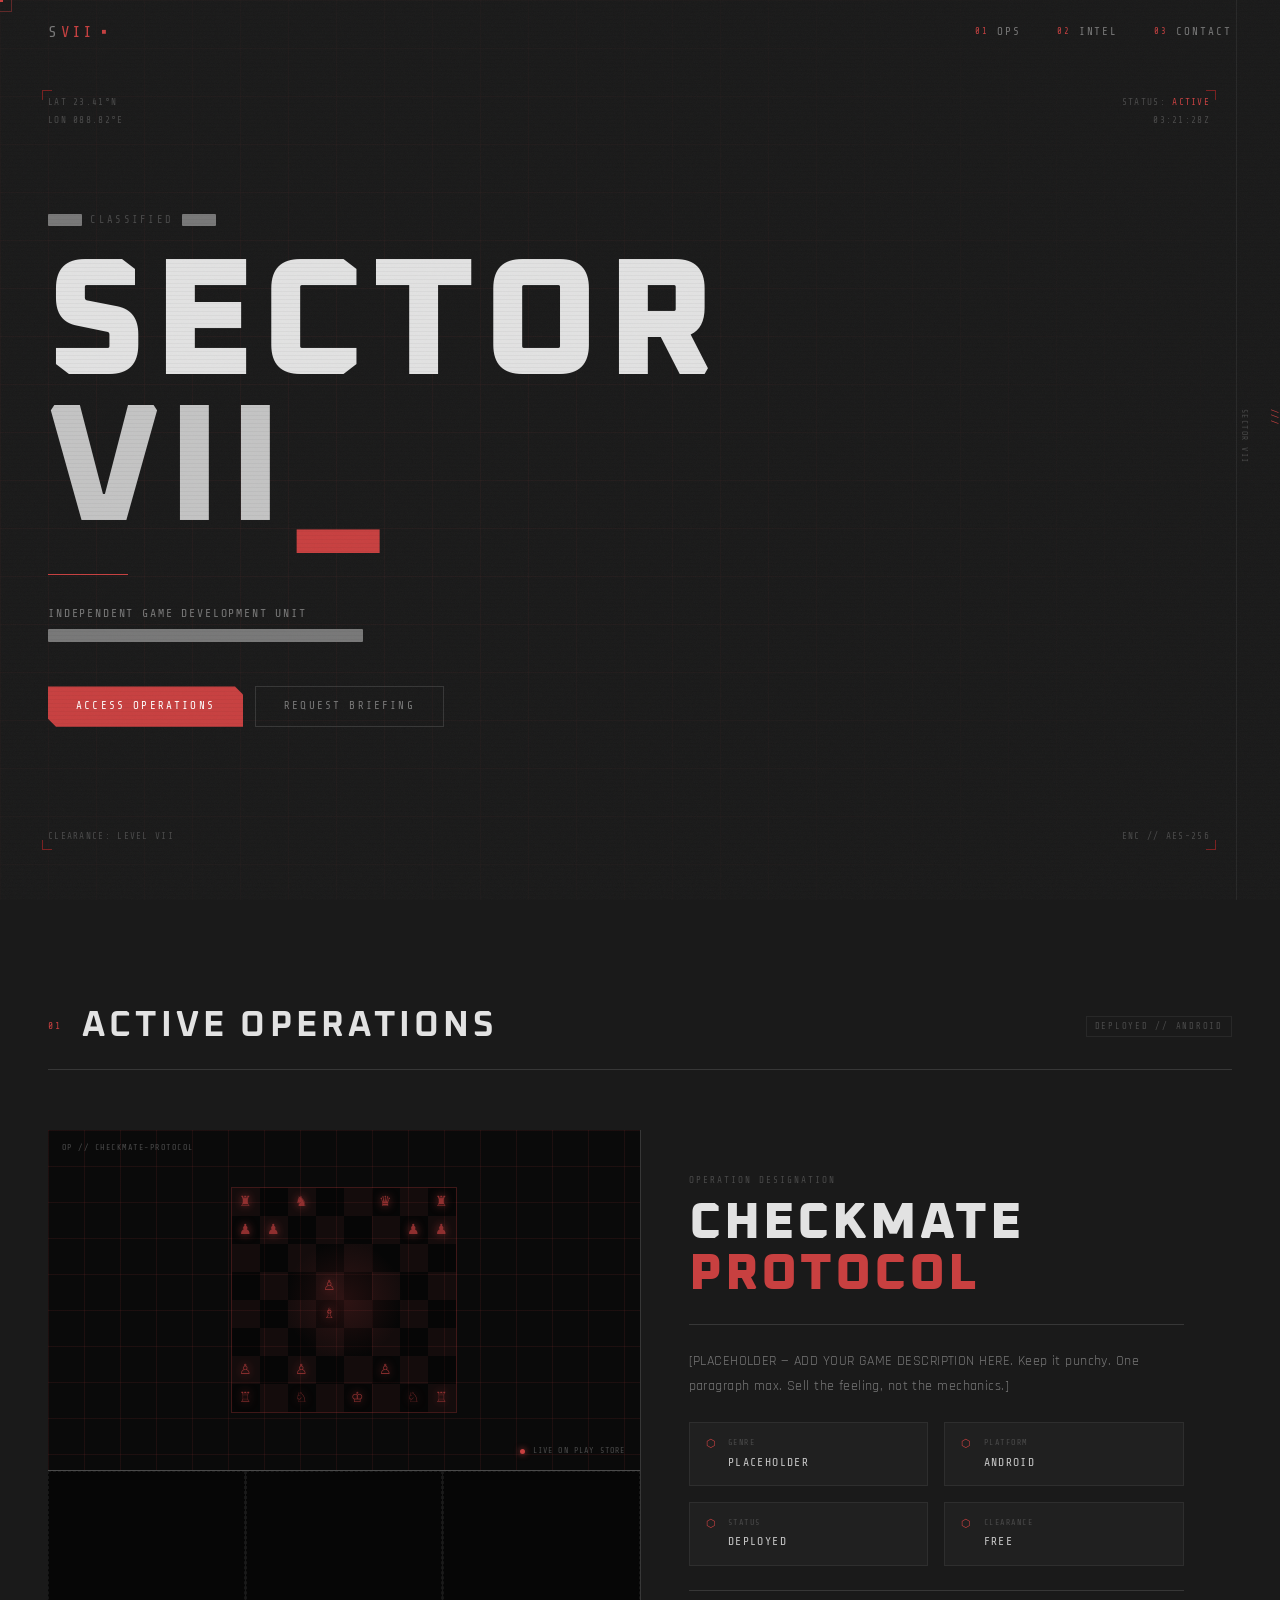
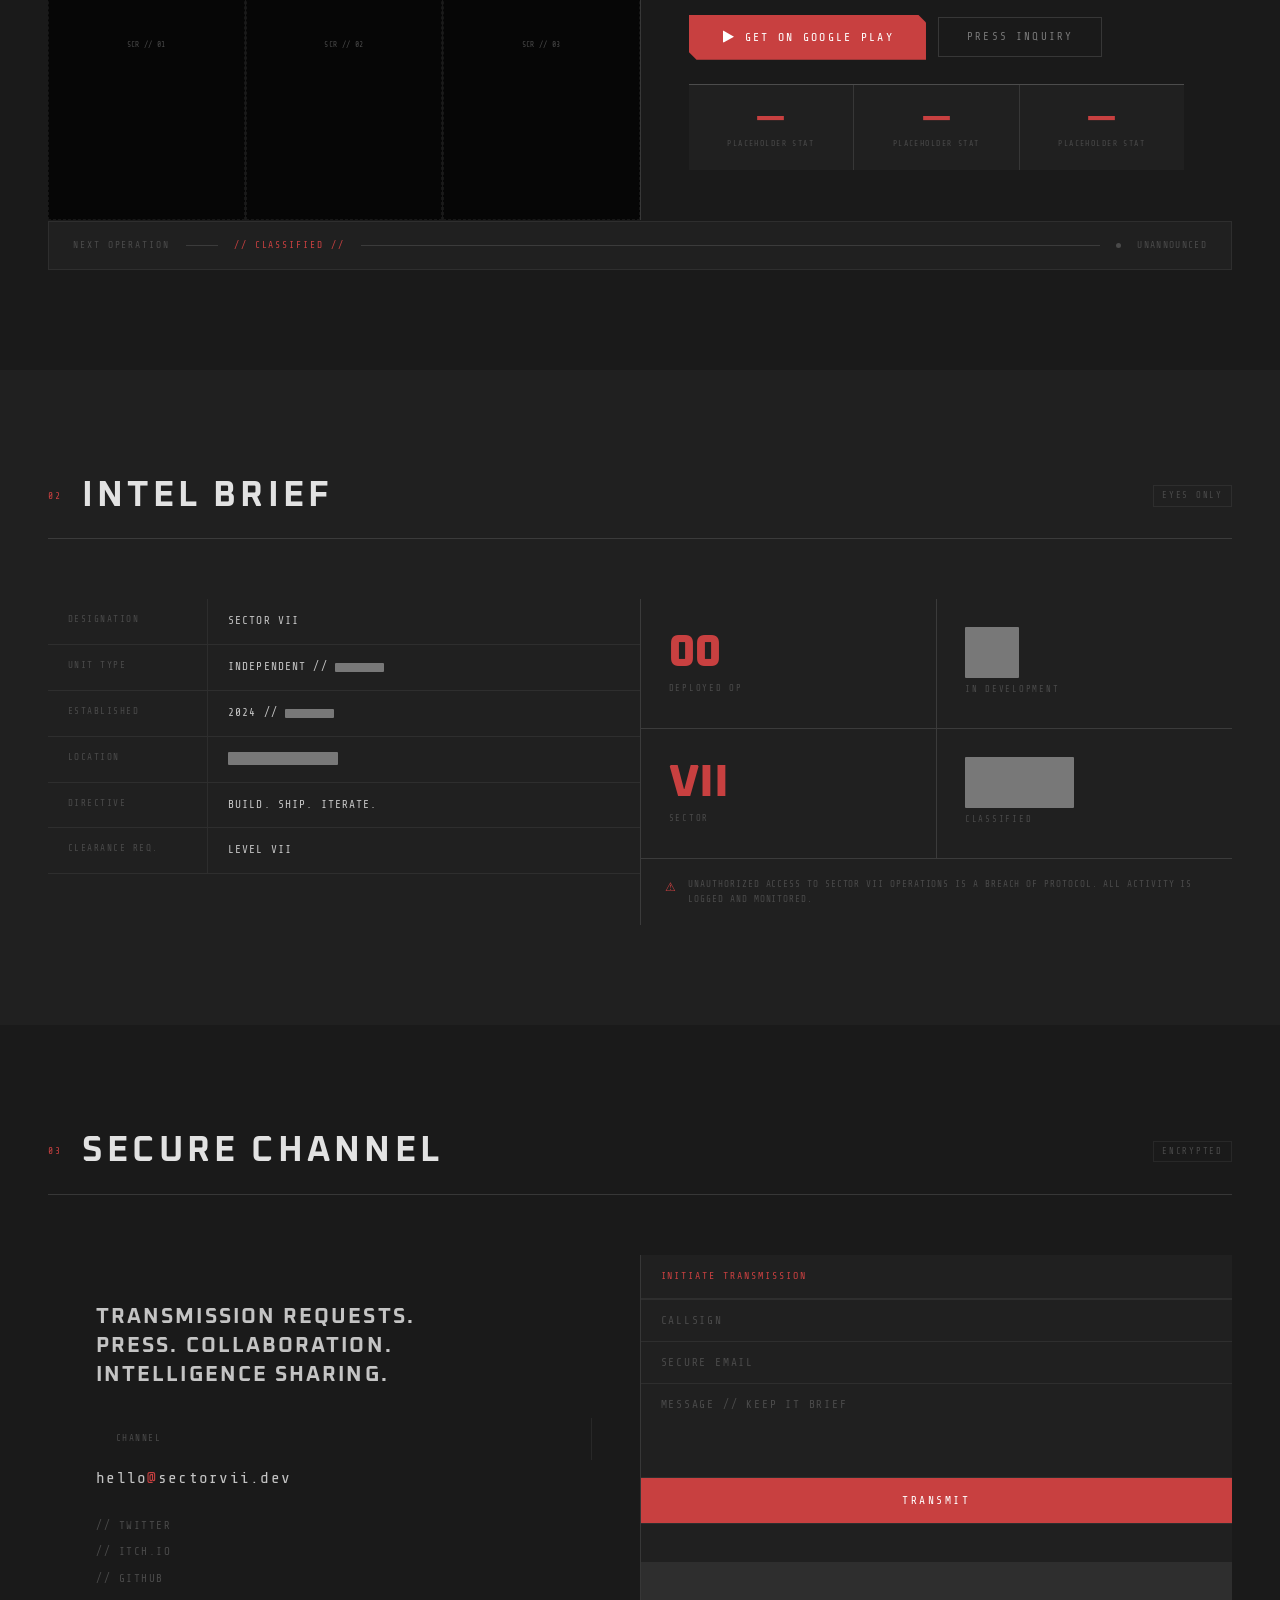
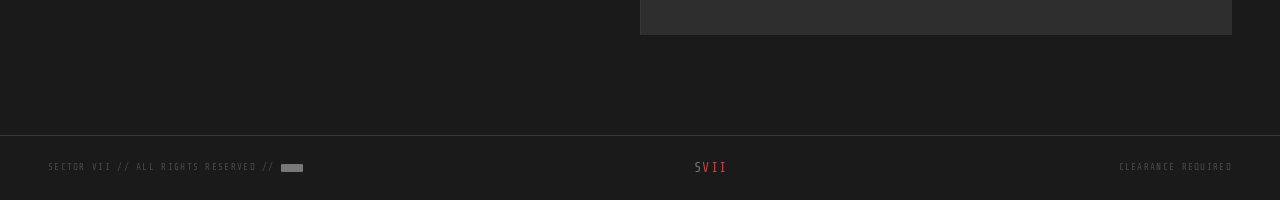
==== index.html @ 01bca664 "website has been designed" ====
<!doctype html>
<html lang="en">
    <head>
        <meta charset="UTF-8" />
        <meta name="viewport" content="width=device-width, initial-scale=1.0" />
        <title>SECTOR VII</title>
        <meta name="description" content="CLASSIFIED" />
        <link rel="stylesheet" href="style.css" />
        <link rel="preconnect" href="https://fonts.googleapis.com" />
        <link rel="preconnect" href="https://fonts.gstatic.com" crossorigin />
        <link
            href="https://fonts.googleapis.com/css2?family=Share+Tech+Mono&family=Oxanium:wght@300;400;600;700;800&family=Rajdhani:wght@300;400;500;600;700&display=swap"
            rel="stylesheet"
        />
    </head>
    <body>
        <div class="cursor" id="cursor"></div>
        <div class="cursor-ring" id="cursorRing"></div>
        <div class="noise"></div>
        <div class="scanline"></div>

        <!-- NAV -->
        <nav class="nav" id="nav">
            <a href="#" class="nav-logo">
                <span class="logo-prefix">S</span
                ><span class="logo-accent">VII</span>
                <span class="logo-status blink">■</span>
            </a>
            <ul class="nav-links">
                <li>
                    <a href="#ops" class="nav-link"
                        ><span class="nav-num">01</span> OPS</a
                    >
                </li>
                <li>
                    <a href="#intel" class="nav-link"
                        ><span class="nav-num">02</span> INTEL</a
                    >
                </li>
                <li>
                    <a href="#contact" class="nav-link"
                        ><span class="nav-num">03</span> CONTACT</a
                    >
                </li>
            </ul>
            <button class="nav-toggle" id="navToggle" aria-label="Toggle menu">
                <span></span><span></span><span></span>
            </button>
        </nav>

        <div class="mobile-menu" id="mobileMenu">
            <ul>
                <li><a href="#ops" class="mobile-link">OPS</a></li>
                <li><a href="#intel" class="mobile-link">INTEL</a></li>
                <li><a href="#contact" class="mobile-link">CONTACT</a></li>
            </ul>
        </div>

        <!-- HERO -->
        <section class="hero" id="hero">
            <div class="hero-grid"></div>

            <div class="hero-hud hud-tl">
                <span>LAT 23.41°N</span>
                <span>LON 088.82°E</span>
            </div>
            <div class="hero-hud hud-tr">
                <span>STATUS: <span class="accent">ACTIVE</span></span>
                <span id="heroTime">00:00:00Z</span>
            </div>
            <div class="hero-hud hud-bl">
                <span>CLEARANCE: LEVEL VII</span>
            </div>
            <div class="hero-hud hud-br">
                <span>ENC // AES-256</span>
            </div>

            <div class="hero-content">
                <div class="hero-tag reveal">
                    <span class="redact">████</span> CLASSIFIED
                    <span class="redact">████</span>
                </div>
                <h1 class="hero-title reveal">
                    <span class="line">SECTOR</span>
                    <span class="line hero-vii"
                        >VII<span class="cursor-blink">_</span></span
                    >
                </h1>
                <div class="hero-divider reveal"></div>
                <p class="hero-sub reveal">
                    INDEPENDENT GAME DEVELOPMENT UNIT<br />
                    <span class="redact"
                        >████████████████████████████████████</span
                    >
                </p>
                <div class="hero-cta reveal">
                    <a href="#ops" class="btn-primary">ACCESS OPERATIONS</a>
                    <a href="#contact" class="btn-ghost">REQUEST BRIEFING</a>
                </div>
            </div>

            <div class="hero-side">
                <div class="hero-ticker" id="ticker">
                    <span>SECTOR VII</span>
                    <span class="accent">///</span>
                    <span>AUTHORIZED ONLY</span>
                    <span class="accent">///</span>
                    <span>CLASSIFIED</span>
                    <span class="accent">///</span>
                    <span>SECTOR VII</span>
                    <span class="accent">///</span>
                    <span>AUTHORIZED ONLY</span>
                    <span class="accent">///</span>
                    <span>CLASSIFIED</span>
                    <span class="accent">///</span>
                </div>
            </div>

            <div class="scroll-indicator reveal">
                <span>SCROLL</span>
                <div class="scroll-line"></div>
            </div>
        </section>

        <!-- OPS -->
        <section class="ops" id="ops">
            <div class="section-header reveal">
                <span class="section-num">01</span>
                <h2 class="section-title">ACTIVE OPERATIONS</h2>
                <span class="section-tag">DEPLOYED // ANDROID</span>
            </div>

            <div class="game-feature reveal">
                <!-- Left: Visual -->
                <div class="game-visual">
                    <div class="game-art checkmate">
                        <div class="board-grid"></div>
                        <div class="chessboard-mini" id="chessboardMini"></div>
                        <div class="piece-glow"></div>
                        <div class="game-hud-tl">OP // CHECKMATE-PROTOCOL</div>
                        <div class="game-hud-br">
                            <span class="status-dot active"></span>
                            <span>LIVE ON PLAY STORE</span>
                        </div>
                    </div>
                    <!-- Screenshot strip placeholder -->
                    <div class="screenshot-strip">
                        <div class="screenshot-frame">
                            <div class="screenshot-inner">
                                <span
                                    class="mono"
                                    style="
                                        font-size: 0.5rem;
                                        color: var(--text-dim);
                                    "
                                    >SCR // 01</span
                                >
                            </div>
                        </div>
                        <div class="screenshot-frame">
                            <div class="screenshot-inner">
                                <span
                                    class="mono"
                                    style="
                                        font-size: 0.5rem;
                                        color: var(--text-dim);
                                    "
                                    >SCR // 02</span
                                >
                            </div>
                        </div>
                        <div class="screenshot-frame">
                            <div class="screenshot-inner">
                                <span
                                    class="mono"
                                    style="
                                        font-size: 0.5rem;
                                        color: var(--text-dim);
                                    "
                                    >SCR // 03</span
                                >
                            </div>
                        </div>
                    </div>
                </div>

                <!-- Right: Info -->
                <div class="game-info">
                    <div class="game-meta">
                        <span class="game-label">OPERATION DESIGNATION</span>
                        <h2 class="game-title">
                            CHECKMATE<br /><span class="accent">PROTOCOL</span>
                        </h2>
                    </div>

                    <div class="game-divider"></div>

                    <p class="game-desc">
                        [PLACEHOLDER — ADD YOUR GAME DESCRIPTION HERE. Keep it
                        punchy. One paragraph max. Sell the feeling, not the
                        mechanics.]
                    </p>

                    <div class="feature-grid">
                        <div class="feature-item">
                            <span class="feature-icon accent">⬡</span>
                            <div>
                                <div class="feature-label">GENRE</div>
                                <div class="feature-val">PLACEHOLDER</div>
                            </div>
                        </div>
                        <div class="feature-item">
                            <span class="feature-icon accent">⬡</span>
                            <div>
                                <div class="feature-label">PLATFORM</div>
                                <div class="feature-val">ANDROID</div>
                            </div>
                        </div>
                        <div class="feature-item">
                            <span class="feature-icon accent">⬡</span>
                            <div>
                                <div class="feature-label">STATUS</div>
                                <div class="feature-val accent">DEPLOYED</div>
                            </div>
                        </div>
                        <div class="feature-item">
                            <span class="feature-icon accent">⬡</span>
                            <div>
                                <div class="feature-label">CLEARANCE</div>
                                <div class="feature-val">FREE</div>
                            </div>
                        </div>
                    </div>

                    <div class="game-divider"></div>

                    <div class="game-cta">
                        <a
                            href="https://play.google.com/store"
                            class="btn-primary btn-play"
                            target="_blank"
                            rel="noopener"
                        >
                            <svg
                                width="16"
                                height="16"
                                viewBox="0 0 24 24"
                                fill="currentColor"
                                style="flex-shrink: 0"
                            >
                                <path
                                    d="M3 20.5v-17c0-.83 1-.83 1.5-.5l15 8.5-15 8.5c-.5.33-1.5.33-1.5-.5z"
                                />
                            </svg>
                            GET ON GOOGLE PLAY
                        </a>
                        <a href="#contact" class="btn-ghost">PRESS INQUIRY</a>
                    </div>

                    <div class="game-stats-row">
                        <div class="game-stat">
                            <div class="game-stat-num accent">—</div>
                            <div class="game-stat-label">PLACEHOLDER STAT</div>
                        </div>
                        <div class="game-stat">
                            <div class="game-stat-num accent">—</div>
                            <div class="game-stat-label">PLACEHOLDER STAT</div>
                        </div>
                        <div class="game-stat">
                            <div class="game-stat-num accent">—</div>
                            <div class="game-stat-label">PLACEHOLDER STAT</div>
                        </div>
                    </div>
                </div>
            </div>

            <!-- Upcoming -->
            <div class="upcoming-bar reveal">
                <span
                    class="mono"
                    style="
                        font-size: 0.6rem;
                        letter-spacing: 0.2em;
                        color: var(--text-dim);
                    "
                    >NEXT OPERATION</span
                >
                <div class="upcoming-divider"></div>
                <span
                    class="mono"
                    style="
                        font-size: 0.6rem;
                        letter-spacing: 0.2em;
                        color: var(--accent);
                    "
                    >// CLASSIFIED //</span
                >
                <div class="upcoming-divider" style="flex: 1"></div>
                <span class="status-dot pending"></span>
                <span
                    class="mono"
                    style="
                        font-size: 0.6rem;
                        letter-spacing: 0.14em;
                        color: var(--text-dim);
                    "
                    >UNANNOUNCED</span
                >
            </div>
        </section>

        <!-- INTEL -->
        <section class="intel" id="intel">
            <div class="section-header reveal">
                <span class="section-num">02</span>
                <h2 class="section-title">INTEL BRIEF</h2>
                <span class="section-tag">EYES ONLY</span>
            </div>

            <div class="intel-layout">
                <div class="intel-dossier reveal">
                    <div class="dossier-field">
                        <span class="field-label">DESIGNATION</span>
                        <span class="field-value">SECTOR VII</span>
                    </div>
                    <div class="dossier-field">
                        <span class="field-label">UNIT TYPE</span>
                        <span class="field-value"
                            >INDEPENDENT //
                            <span class="redact small">████████</span></span
                        >
                    </div>
                    <div class="dossier-field">
                        <span class="field-label">ESTABLISHED</span>
                        <span class="field-value"
                            >2024 //
                            <span class="redact small">████████</span></span
                        >
                    </div>
                    <div class="dossier-field">
                        <span class="field-label">LOCATION</span>
                        <span class="field-value"
                            ><span class="redact">██████████████</span></span
                        >
                    </div>
                    <div class="dossier-field">
                        <span class="field-label">DIRECTIVE</span>
                        <span class="field-value">BUILD. SHIP. ITERATE.</span>
                    </div>
                    <div class="dossier-field">
                        <span class="field-label">CLEARANCE REQ.</span>
                        <span class="field-value accent">LEVEL VII</span>
                    </div>
                </div>

                <div class="intel-right">
                    <div class="intel-stats reveal">
                        <div class="stat">
                            <div class="stat-num accent">01</div>
                            <div class="stat-label">DEPLOYED OP</div>
                        </div>
                        <div class="stat">
                            <div class="stat-num accent">
                                <span class="redact">██</span>
                            </div>
                            <div class="stat-label">IN DEVELOPMENT</div>
                        </div>
                        <div class="stat">
                            <div class="stat-num accent">VII</div>
                            <div class="stat-label">SECTOR</div>
                        </div>
                        <div class="stat">
                            <div class="stat-num">
                                <span class="redact">████</span>
                            </div>
                            <div class="stat-label">CLASSIFIED</div>
                        </div>
                    </div>

                    <div class="intel-warning reveal">
                        <span class="warn-icon">⚠</span>
                        <span
                            >UNAUTHORIZED ACCESS TO SECTOR VII OPERATIONS IS A
                            BREACH OF PROTOCOL. ALL ACTIVITY IS LOGGED AND
                            MONITORED.</span
                        >
                    </div>
                </div>
            </div>
        </section>

        <!-- CONTACT -->
        <section class="contact" id="contact">
            <div class="section-header reveal">
                <span class="section-num">03</span>
                <h2 class="section-title">SECURE CHANNEL</h2>
                <span class="section-tag">ENCRYPTED</span>
            </div>

            <div class="contact-layout">
                <div class="contact-left reveal">
                    <p class="contact-lead">
                        TRANSMISSION REQUESTS.<br />PRESS. COLLABORATION.<br />INTELLIGENCE
                        SHARING.
                    </p>
                    <div class="contact-channel">
                        <span class="field-label">CHANNEL</span>
                        <span class="contact-email"
                            >hello<span class="accent">@</span
                            >sectorvii.dev</span
                        >
                    </div>
                    <div class="contact-socials">
                        <a href="#" class="social-link">// TWITTER</a>
                        <a href="#" class="social-link">// ITCH.IO</a>
                        <a href="#" class="social-link">// GITHUB</a>
                    </div>
                </div>
                <div class="contact-right reveal">
                    <div class="contact-box">
                        <div class="form-header">INITIATE TRANSMISSION</div>
                        <input
                            class="field"
                            type="text"
                            placeholder="CALLSIGN"
                        />
                        <input
                            class="field"
                            type="email"
                            placeholder="SECURE EMAIL"
                        />
                        <textarea
                            class="field"
                            rows="5"
                            placeholder="MESSAGE // KEEP IT BRIEF"
                        ></textarea>
                        <button class="btn-submit" id="submitBtn">
                            TRANSMIT
                        </button>
                        <div class="form-status" id="formStatus"></div>
                    </div>
                </div>
            </div>
        </section>

        <!-- FOOTER -->
        <footer class="footer">
            <div class="footer-left">
                SECTOR VII // ALL RIGHTS RESERVED //
                <span class="redact small">████</span>
            </div>
            <div class="footer-logo">S<span class="accent">VII</span></div>
            <div class="footer-right">CLEARANCE REQUIRED</div>
        </footer>

        <script src="script.js"></script>
    </body>
</html>
---- style.css ----
*,
*::before,
*::after {
    box-sizing: border-box;
    margin: 0;
    padding: 0;
}

:root {
    --bg: #1a1a1a;
    --bg-raised: #202020;
    --bg-deep: #060606;
    --surface: #262626;

    --text: #e2e2e2;
    --text-mid: #c4c4c4;
    --text-muted: #787878;
    --text-dim: #4a4a4a;

    --accent: #c84040;
    --accent-bright: #e05555;
    --accent-dim: #7a2020;
    --accent-glow: rgba(200, 64, 64, 0.12);

    --border: rgba(128, 128, 128, 0.14);
    --border-hard: rgba(128, 128, 128, 0.28);

    --mono: "Share Tech Mono", monospace;
    --display: "Oxanium", sans-serif;
    --body: "Rajdhani", sans-serif;

    --ease-out: cubic-bezier(0.16, 1, 0.3, 1);
    --ease-snap: cubic-bezier(0.87, 0, 0.13, 1);
}

html {
    scroll-behavior: smooth;
    font-size: 16px;
}

body {
    background: var(--bg);
    color: var(--text);
    font-family: var(--body);
    font-weight: 400;
    line-height: 1.5;
    overflow-x: hidden;
    cursor: none;
    letter-spacing: 0.02em;
}

/* ─── CURSOR ─── */
.cursor {
    position: fixed;
    width: 5px;
    height: 5px;
    background: var(--accent);
    border-radius: 0;
    pointer-events: none;
    z-index: 9999;
    transform: translate(-50%, -50%);
}
.cursor-ring {
    position: fixed;
    width: 24px;
    height: 24px;
    border: 1px solid var(--accent);
    border-radius: 0;
    pointer-events: none;
    z-index: 9998;
    transform: translate(-50%, -50%);
    transition:
        width 0.3s var(--ease-out),
        height 0.3s var(--ease-out),
        opacity 0.3s;
    opacity: 0.4;
}
.cursor-ring.hover {
    width: 40px;
    height: 40px;
    opacity: 0.2;
}

/* ─── NOISE + SCANLINE ─── */
.noise {
    position: fixed;
    inset: 0;
    pointer-events: none;
    z-index: 998;
    opacity: 0.03;
    background-image: url("data:image/svg+xml,%3Csvg viewBox='0 0 256 256' xmlns='http://www.w3.org/2000/svg'%3E%3Cfilter id='n'%3E%3CfeTurbulence type='fractalNoise' baseFrequency='0.9' numOctaves='4' stitchTiles='stitch'/%3E%3C/filter%3E%3Crect width='100%25' height='100%25' filter='url(%23n)'/%3E%3C/svg%3E");
    background-size: 180px 180px;
}
.scanline {
    position: fixed;
    inset: 0;
    pointer-events: none;
    z-index: 997;
    background: repeating-linear-gradient(
        to bottom,
        transparent 0px,
        transparent 3px,
        rgba(0, 0, 0, 0.03) 3px,
        rgba(0, 0, 0, 0.03) 4px
    );
}

/* ─── UTILS ─── */
.mono {
    font-family: var(--mono);
}
.accent {
    color: var(--accent);
}
.redact {
    background: var(--text-muted);
    color: transparent;
    user-select: none;
    font-family: var(--mono);
    border-radius: 1px;
}
.redact.small {
    font-size: 0.75em;
}
.blink {
    animation: blink 1.1s step-end infinite;
}
.cursor-blink {
    animation: blink 0.9s step-end infinite;
    color: var(--accent);
}
@keyframes blink {
    0%,
    100% {
        opacity: 1;
    }
    50% {
        opacity: 0;
    }
}

.reveal {
    opacity: 0;
    transform: translateY(18px);
    transition:
        opacity 0.65s var(--ease-out),
        transform 0.65s var(--ease-out);
}
.reveal.visible {
    opacity: 1;
    transform: translateY(0);
}

/* ─── NAV ─── */
.nav {
    position: fixed;
    top: 0;
    left: 0;
    right: 0;
    z-index: 100;
    display: flex;
    align-items: center;
    justify-content: space-between;
    padding: 20px 48px;
    transition:
        background 0.4s,
        padding 0.3s,
        border-color 0.4s;
    border-bottom: 1px solid transparent;
}
.nav.scrolled {
    background: rgba(26, 26, 26, 0.96);
    padding: 13px 48px;
    border-bottom-color: var(--border-hard);
    backdrop-filter: blur(12px);
}
.nav-logo {
    font-family: var(--mono);
    font-size: 1rem;
    font-weight: 400;
    text-decoration: none;
    color: var(--text);
    letter-spacing: 0.12em;
    display: flex;
    align-items: center;
    gap: 2px;
}
.logo-prefix {
    color: var(--text-muted);
}
.logo-accent {
    color: var(--accent);
}
.logo-status {
    font-size: 0.5rem;
    color: var(--accent);
    margin-left: 6px;
}
.nav-links {
    display: flex;
    gap: 36px;
    list-style: none;
}
.nav-link {
    font-family: var(--mono);
    font-size: 0.68rem;
    letter-spacing: 0.18em;
    text-decoration: none;
    color: var(--text-muted);
    transition: color 0.2s;
    display: flex;
    align-items: center;
    gap: 8px;
}
.nav-num {
    color: var(--accent);
    font-size: 0.55rem;
}
.nav-link:hover {
    color: var(--text);
}
.nav-toggle {
    display: none;
    flex-direction: column;
    gap: 5px;
    background: none;
    border: none;
    cursor: pointer;
    padding: 4px;
}
.nav-toggle span {
    display: block;
    width: 22px;
    height: 1px;
    background: var(--text);
    transition:
        transform 0.3s,
        opacity 0.3s;
}
.mobile-menu {
    position: fixed;
    inset: 0;
    background: var(--bg-deep);
    z-index: 99;
    display: flex;
    align-items: center;
    justify-content: center;
    transform: translateX(100%);
    transition: transform 0.4s var(--ease-snap);
}
.mobile-menu.open {
    transform: translateX(0);
}
.mobile-menu ul {
    list-style: none;
    text-align: center;
}
.mobile-link {
    display: block;
    font-family: var(--display);
    font-size: 2.8rem;
    font-weight: 800;
    text-decoration: none;
    color: var(--text-muted);
    padding: 14px 0;
    letter-spacing: 0.1em;
    transition: color 0.2s;
}
.mobile-link:hover {
    color: var(--accent);
}

/* ─── HERO ─── */
.hero {
    position: relative;
    min-height: 100vh;
    display: flex;
    flex-direction: column;
    justify-content: center;
    padding: 120px 48px 80px;
    overflow: hidden;
}
.hero-grid {
    position: absolute;
    inset: 0;
    background-image:
        linear-gradient(rgba(200, 64, 64, 0.05) 1px, transparent 1px),
        linear-gradient(90deg, rgba(200, 64, 64, 0.05) 1px, transparent 1px);
    background-size: 48px 48px;
    pointer-events: none;
}
.hero-grid::after {
    content: "";
    position: absolute;
    inset: 0;
    background: radial-gradient(
        ellipse 80% 80% at 25% 50%,
        transparent 20%,
        var(--bg) 100%
    );
}

/* HUD corners */
.hero-hud {
    position: absolute;
    font-family: var(--mono);
    font-size: 0.58rem;
    letter-spacing: 0.14em;
    color: var(--text-dim);
    display: flex;
    flex-direction: column;
    gap: 4px;
    z-index: 2;
}
.hud-tl {
    top: 96px;
    left: 48px;
}
.hud-tr {
    top: 96px;
    right: 70px;
    text-align: right;
}
.hud-bl {
    bottom: 56px;
    left: 48px;
}
.hud-br {
    bottom: 56px;
    right: 70px;
    text-align: right;
}
.hud-tl::before,
.hud-tr::before,
.hud-bl::before,
.hud-br::before {
    content: "";
    position: absolute;
    width: 10px;
    height: 10px;
}
.hud-tl::before {
    top: -6px;
    left: -6px;
    border-top: 1px solid var(--accent-dim);
    border-left: 1px solid var(--accent-dim);
}
.hud-tr::before {
    top: -6px;
    right: -6px;
    border-top: 1px solid var(--accent-dim);
    border-right: 1px solid var(--accent-dim);
}
.hud-bl::before {
    bottom: -6px;
    left: -6px;
    border-bottom: 1px solid var(--accent-dim);
    border-left: 1px solid var(--accent-dim);
}
.hud-br::before {
    bottom: -6px;
    right: -6px;
    border-bottom: 1px solid var(--accent-dim);
    border-right: 1px solid var(--accent-dim);
}

.hero-content {
    position: relative;
    z-index: 2;
    max-width: 860px;
}
.hero-tag {
    font-family: var(--mono);
    font-size: 0.65rem;
    letter-spacing: 0.22em;
    color: var(--text-dim);
    margin-bottom: 24px;
    transition-delay: 0.05s;
}
.hero-title {
    font-family: var(--display);
    font-size: clamp(4.5rem, 13vw, 11rem);
    font-weight: 800;
    line-height: 0.88;
    letter-spacing: 0.04em;
    margin-bottom: 0;
    text-transform: uppercase;
}
.hero-title .line {
    display: block;
    transition-delay: 0.15s;
}
.hero-title .line:nth-child(2) {
    transition-delay: 0.25s;
    color: var(--text-mid);
}
.hero-divider {
    width: 80px;
    height: 1px;
    background: var(--accent);
    margin: 28px 0;
    transition-delay: 0.35s;
}
.hero-sub {
    font-family: var(--mono);
    font-size: 0.72rem;
    letter-spacing: 0.16em;
    color: var(--text-muted);
    line-height: 1.9;
    margin-bottom: 40px;
    transition-delay: 0.4s;
}
.hero-cta {
    display: flex;
    gap: 12px;
    align-items: center;
    transition-delay: 0.5s;
}

/* Buttons */
.btn-primary {
    display: inline-flex;
    align-items: center;
    gap: 8px;
    padding: 12px 28px;
    background: var(--accent);
    color: #fff;
    font-family: var(--mono);
    font-size: 0.68rem;
    letter-spacing: 0.2em;
    text-transform: uppercase;
    text-decoration: none;
    font-weight: 400;
    clip-path: polygon(
        0 0,
        calc(100% - 8px) 0,
        100% 8px,
        100% 100%,
        8px 100%,
        0 calc(100% - 8px)
    );
    transition:
        background 0.2s,
        transform 0.2s;
}
.btn-primary:hover {
    background: var(--accent-bright);
    transform: translateY(-2px);
}
.btn-ghost {
    display: inline-block;
    padding: 11px 28px;
    border: 1px solid var(--border-hard);
    color: var(--text-muted);
    font-family: var(--mono);
    font-size: 0.68rem;
    letter-spacing: 0.2em;
    text-transform: uppercase;
    text-decoration: none;
    transition:
        color 0.2s,
        border-color 0.2s,
        transform 0.2s;
}
.btn-ghost:hover {
    color: var(--text);
    border-color: var(--accent-dim);
    transform: translateY(-2px);
}

.hero-side {
    position: absolute;
    right: 0;
    top: 0;
    bottom: 0;
    width: 44px;
    display: flex;
    align-items: center;
    justify-content: center;
    overflow: hidden;
    z-index: 2;
    border-left: 1px solid var(--border);
}
.hero-ticker {
    display: flex;
    flex-direction: column;
    gap: 18px;
    font-family: var(--mono);
    font-size: 0.5rem;
    letter-spacing: 0.18em;
    color: var(--text-dim);
    white-space: nowrap;
    writing-mode: vertical-rl;
    animation: tickDown 20s linear infinite;
}
@keyframes tickDown {
    from {
        transform: translateY(-30%);
    }
    to {
        transform: translateY(30%);
    }
}
.scroll-indicator {
    position: absolute;
    bottom: 32px;
    left: 48px;
    display: flex;
    align-items: center;
    gap: 14px;
    font-family: var(--mono);
    font-size: 0.55rem;
    letter-spacing: 0.2em;
    color: var(--text-dim);
    z-index: 2;
    transition-delay: 0.8s;
}
.scroll-line {
    width: 44px;
    height: 1px;
    background: var(--accent);
    transform-origin: left;
    animation: pulse-line 2.4s ease-in-out infinite;
}
@keyframes pulse-line {
    0%,
    100% {
        opacity: 1;
        transform: scaleX(1);
    }
    50% {
        opacity: 0.25;
        transform: scaleX(0.4);
    }
}

/* ─── SECTIONS COMMON ─── */
section {
    padding: 100px 48px;
    max-width: 1400px;
    margin: 0 auto;
}
.section-header {
    display: flex;
    align-items: center;
    gap: 20px;
    margin-bottom: 60px;
    border-bottom: 1px solid var(--border-hard);
    padding-bottom: 16px;
}
.section-num {
    font-family: var(--mono);
    font-size: 0.6rem;
    letter-spacing: 0.2em;
    color: var(--accent);
}
.section-title {
    font-family: var(--display);
    font-size: clamp(1.4rem, 3vw, 2.2rem);
    font-weight: 700;
    letter-spacing: 0.12em;
    flex: 1;
}
.section-tag {
    font-family: var(--mono);
    font-size: 0.55rem;
    letter-spacing: 0.2em;
    color: var(--text-dim);
    border: 1px solid var(--border);
    padding: 3px 8px;
}

/* ─── GAME FEATURE ─── */
.game-feature {
    display: grid;
    grid-template-columns: 1fr 1fr;
    gap: 1px;
    background: var(--border-hard);
    opacity: 0;
    transform: translateY(18px);
    transition:
        opacity 0.65s var(--ease-out),
        transform 0.65s var(--ease-out);
}
.game-feature.visible {
    opacity: 1;
    transform: translateY(0);
}

/* Game Visual */
.game-visual {
    display: flex;
    flex-direction: column;
    gap: 1px;
    background: var(--border-hard);
}
.game-art {
    height: 340px;
    position: relative;
    overflow: hidden;
    background: var(--bg-deep);
}
.checkmate {
    background: #0a0a0a;
}

/* Board grid — persistent from original */
.board-grid {
    position: absolute;
    inset: 0;
    background-image:
        linear-gradient(rgba(200, 64, 64, 0.1) 1px, transparent 1px),
        linear-gradient(90deg, rgba(200, 64, 64, 0.1) 1px, transparent 1px);
    background-size: 36px 36px;
    animation: gridShift 12s linear infinite;
}
@keyframes gridShift {
    from {
        transform: translate(0, 0);
    }
    to {
        transform: translate(36px, 36px);
    }
}

/* Mini chess board */
.chessboard-mini {
    position: absolute;
    top: 50%;
    left: 50%;
    transform: translate(-50%, -50%);
    display: grid;
    grid-template-columns: repeat(8, 28px);
    grid-template-rows: repeat(8, 28px);
    border: 1px solid rgba(200, 64, 64, 0.4);
    opacity: 0.7;
}
.chess-cell {
    width: 28px;
    height: 28px;
}
.chess-cell.light {
    background: rgba(200, 64, 64, 0.08);
}
.chess-cell.dark {
    background: rgba(0, 0, 0, 0.5);
}
.chess-piece {
    width: 100%;
    height: 100%;
    display: flex;
    align-items: center;
    justify-content: center;
    font-size: 14px;
    color: var(--accent);
    font-family: var(--mono);
    text-shadow: 0 0 8px var(--accent);
}

.piece-glow {
    position: absolute;
    top: 50%;
    left: 50%;
    transform: translate(-50%, -50%);
    width: 120px;
    height: 120px;
    background: radial-gradient(
        circle,
        rgba(200, 64, 64, 0.15) 0%,
        transparent 70%
    );
    border-radius: 50%;
    animation: glow-pulse 3s ease-in-out infinite;
    pointer-events: none;
}
@keyframes glow-pulse {
    0%,
    100% {
        opacity: 0.4;
        transform: translate(-50%, -50%) scale(1);
    }
    50% {
        opacity: 0.8;
        transform: translate(-50%, -50%) scale(1.5);
    }
}

.game-hud-tl {
    position: absolute;
    top: 12px;
    left: 14px;
    font-family: var(--mono);
    font-size: 0.52rem;
    letter-spacing: 0.18em;
    color: var(--text-dim);
}
.game-hud-br {
    position: absolute;
    bottom: 12px;
    right: 14px;
    font-family: var(--mono);
    font-size: 0.52rem;
    letter-spacing: 0.14em;
    color: var(--text-dim);
    display: flex;
    align-items: center;
    gap: 8px;
}

/* Screenshot strip */
.screenshot-strip {
    display: grid;
    grid-template-columns: repeat(3, 1fr);
    gap: 1px;
    background: var(--border-hard);
    background-color: var(--bg);
}
.screenshot-frame {
    background: var(--bg-raised);
    aspect-ratio: 9/16;
    overflow: hidden;
    position: relative;
}
.screenshot-inner {
    width: 100%;
    height: 100%;
    display: flex;
    align-items: center;
    justify-content: center;
    background: var(--bg-deep);
    border: 1px dashed var(--border);
}

/* Game Info */
.game-info {
    background: var(--bg);
    padding: 44px 48px;
    display: flex;
    flex-direction: column;
    gap: 24px;
}
.game-label {
    font-family: var(--mono);
    font-size: 0.58rem;
    letter-spacing: 0.22em;
    color: var(--text-dim);
    display: block;
    margin-bottom: 10px;
}
.game-title {
    font-family: var(--display);
    font-size: clamp(2rem, 4vw, 3.2rem);
    font-weight: 800;
    letter-spacing: 0.06em;
    line-height: 1;
    text-transform: uppercase;
}
.game-divider {
    width: 100%;
    height: 1px;
    background: var(--border-hard);
}
.game-desc {
    font-family: var(--body);
    font-size: 0.9rem;
    color: var(--text-muted);
    line-height: 1.7;
    letter-spacing: 0.03em;
}

/* Feature grid */
.feature-grid {
    display: grid;
    grid-template-columns: 1fr 1fr;
    gap: 16px;
}
.feature-item {
    display: flex;
    align-items: flex-start;
    gap: 12px;
    padding: 14px 16px;
    border: 1px solid var(--border);
    background: var(--bg-raised);
}
.feature-icon {
    font-size: 0.7rem;
    margin-top: 2px;
    line-height: 1;
    flex-shrink: 0;
}
.feature-label {
    font-family: var(--mono);
    font-size: 0.52rem;
    letter-spacing: 0.18em;
    color: var(--text-dim);
    margin-bottom: 4px;
}
.feature-val {
    font-family: var(--mono);
    font-size: 0.72rem;
    letter-spacing: 0.12em;
    color: var(--text-mid);
}

/* Game CTA */
.game-cta {
    display: flex;
    gap: 12px;
    align-items: center;
    flex-wrap: wrap;
}
.btn-play {
    padding: 14px 32px;
    font-size: 0.72rem;
}

/* Game Stats row */
.game-stats-row {
    display: grid;
    grid-template-columns: repeat(3, 1fr);
    gap: 1px;
    background: var(--border-hard);
    border-top: 1px solid var(--border-hard);
}
.game-stat {
    background: var(--bg-raised);
    padding: 20px 16px;
    text-align: center;
}
.game-stat-num {
    font-family: var(--display);
    font-size: 1.8rem;
    font-weight: 800;
    line-height: 1;
    margin-bottom: 4px;
}
.game-stat-label {
    font-family: var(--mono);
    font-size: 0.5rem;
    letter-spacing: 0.18em;
    color: var(--text-dim);
}

/* Upcoming bar */
.upcoming-bar {
    display: flex;
    align-items: center;
    gap: 16px;
    margin-top: 1px;
    padding: 16px 24px;
    background: var(--bg-raised);
    border: 1px solid var(--border);
}
.upcoming-divider {
    height: 1px;
    background: var(--border-hard);
    width: 32px;
}

/* Status dots */
.status-dot {
    width: 5px;
    height: 5px;
    border-radius: 50%;
    flex-shrink: 0;
}
.status-dot.active {
    background: var(--accent);
    box-shadow: 0 0 6px var(--accent);
    animation: pulse-dot 2s ease-in-out infinite;
}
.status-dot.pending {
    background: var(--text-dim);
}
@keyframes pulse-dot {
    0%,
    100% {
        opacity: 1;
    }
    50% {
        opacity: 0.4;
    }
}

/* ─── INTEL ─── */
.intel {
    background: var(--bg-raised);
    max-width: 100%;
    padding: 100px 48px;
}
.intel .section-header,
.intel-layout {
    max-width: 1400px;
    margin-left: auto;
    margin-right: auto;
}
.intel-layout {
    display: grid;
    grid-template-columns: 1fr 1fr;
    gap: 1px;
    background: var(--border-hard);
}
.intel-dossier {
    background: var(--bg-raised);
    padding: 0;
}
.dossier-field {
    display: grid;
    grid-template-columns: 160px 1fr;
    gap: 0;
    border-bottom: 1px solid var(--border);
}
.field-label {
    font-family: var(--mono);
    font-size: 0.58rem;
    letter-spacing: 0.16em;
    color: var(--text-dim);
    padding: 14px 20px;
    border-right: 1px solid var(--border);
}
.field-value {
    font-family: var(--mono);
    font-size: 0.7rem;
    letter-spacing: 0.1em;
    color: var(--text-mid);
    padding: 14px 20px;
}
.intel-right {
    background: var(--bg-raised);
    display: flex;
    flex-direction: column;
}
.intel-stats {
    display: grid;
    grid-template-columns: 1fr 1fr;
    gap: 1px;
    background: var(--border-hard);
    flex: 1;
}
.stat {
    background: var(--bg-raised);
    padding: 32px 28px;
}
.stat-num {
    font-family: var(--display);
    font-size: 2.8rem;
    font-weight: 800;
    line-height: 1;
    margin-bottom: 6px;
}
.stat-label {
    font-family: var(--mono);
    font-size: 0.55rem;
    letter-spacing: 0.2em;
    color: var(--text-dim);
}
.intel-warning {
    border-top: 1px solid var(--border-hard);
    padding: 18px 24px;
    font-family: var(--mono);
    font-size: 0.58rem;
    letter-spacing: 0.1em;
    color: var(--text-dim);
    line-height: 1.6;
    display: flex;
    gap: 12px;
    align-items: flex-start;
    background: var(--bg-raised);
}
.warn-icon {
    color: var(--accent);
    font-size: 0.75rem;
    flex-shrink: 0;
    margin-top: 1px;
}

/* ─── CONTACT ─── */
.contact {
    max-width: 1400px;
}
.contact-layout {
    display: grid;
    grid-template-columns: 1fr 1fr;
    gap: 1px;
    background: var(--border-hard);
}
.contact-left {
    background: var(--bg);
    padding: 48px;
    display: flex;
    flex-direction: column;
    gap: 28px;
}
.contact-lead {
    font-family: var(--display);
    font-size: 1.3rem;
    font-weight: 700;
    letter-spacing: 0.1em;
    line-height: 1.4;
    color: var(--text-mid);
}
.contact-channel {
    display: flex;
    flex-direction: column;
    gap: 6px;
}
.contact-email {
    font-family: var(--mono);
    font-size: 1rem;
    letter-spacing: 0.08em;
    color: var(--text-mid);
}
.contact-socials {
    display: flex;
    flex-direction: column;
    gap: 10px;
}
.social-link {
    font-family: var(--mono);
    font-size: 0.68rem;
    letter-spacing: 0.14em;
    color: var(--text-dim);
    text-decoration: none;
    transition:
        color 0.2s,
        letter-spacing 0.3s;
}
.social-link:hover {
    color: var(--accent);
    letter-spacing: 0.22em;
}
.contact-right {
    background: var(--bg-raised);
}
.contact-box {
    display: flex;
    flex-direction: column;
    gap: 1px;
    background: var(--border);
    height: 100%;
}
.form-header {
    background: var(--bg-raised);
    font-family: var(--mono);
    font-size: 0.62rem;
    letter-spacing: 0.2em;
    color: var(--accent);
    padding: 14px 20px;
    border-bottom: 1px solid var(--border);
}
.field {
    width: 100%;
    background: var(--bg-raised);
    border: none;
    outline: none;
    padding: 14px 20px;
    font-family: var(--mono);
    font-size: 0.7rem;
    letter-spacing: 0.12em;
    color: var(--text);
    transition: background 0.2s;
    resize: none;
}
.field::placeholder {
    color: var(--text-dim);
    letter-spacing: 0.16em;
}
.field:focus {
    background: var(--surface);
}
.btn-submit {
    width: 100%;
    padding: 16px;
    background: var(--accent);
    color: #fff;
    border: none;
    font-family: var(--mono);
    font-size: 0.7rem;
    letter-spacing: 0.22em;
    font-weight: 400;
    cursor: none;
    transition: background 0.2s;
}
.btn-submit:hover {
    background: var(--accent-bright);
}
.btn-submit:active {
    transform: translateY(1px);
}
.form-status {
    background: var(--bg-raised);
    font-family: var(--mono);
    font-size: 0.6rem;
    letter-spacing: 0.1em;
    color: var(--accent);
    padding: 10px 20px;
    min-height: 38px;
    display: flex;
    align-items: center;
}

/* ─── FOOTER ─── */
.footer {
    border-top: 1px solid var(--border-hard);
    padding: 22px 48px;
    display: flex;
    align-items: center;
    justify-content: space-between;
}
.footer-left,
.footer-right {
    font-family: var(--mono);
    font-size: 0.58rem;
    letter-spacing: 0.14em;
    color: var(--text-dim);
}
.footer-logo {
    font-family: var(--mono);
    font-size: 0.85rem;
    font-weight: 400;
    color: var(--text-muted);
    letter-spacing: 0.1em;
}

/* ─── RESPONSIVE ─── */
@media (max-width: 1024px) {
    .game-feature {
        grid-template-columns: 1fr;
    }
    .intel-layout {
        grid-template-columns: 1fr;
    }
}

@media (max-width: 768px) {
    .nav {
        padding: 14px 24px;
    }
    .nav.scrolled {
        padding: 10px 24px;
    }
    .nav-links {
        display: none;
    }
    .nav-toggle {
        display: flex;
    }
    .hero {
        padding: 100px 24px 72px;
    }
    .hero-side {
        display: none;
    }
    .hud-tr,
    .hud-br {
        right: 24px;
    }
    section {
        padding: 72px 24px;
    }
    .intel {
        padding: 72px 24px;
    }
    .game-info {
        padding: 32px 24px;
    }
    .feature-grid {
        grid-template-columns: 1fr;
    }
    .game-stats-row {
        grid-template-columns: repeat(3, 1fr);
    }
    .contact-layout {
        grid-template-columns: 1fr;
    }
    .contact-left {
        padding: 32px 24px;
    }
    .footer {
        flex-direction: column;
        gap: 10px;
        text-align: center;
        padding: 20px;
    }
    .cursor,
    .cursor-ring {
        display: none;
    }
    body {
        cursor: auto;
    }
    .btn-submit {
        cursor: pointer;
    }
    .scroll-indicator {
        display: none;
    }
}

@media (max-width: 480px) {
    .hero-title {
        font-size: clamp(3.5rem, 15vw, 5.5rem);
    }
    .hero-cta {
        flex-direction: column;
        align-items: flex-start;
    }
    .btn-primary,
    .btn-ghost {
        width: 100%;
        text-align: center;
        justify-content: center;
    }
    .hud-tl,
    .hud-tr,
    .hud-bl,
    .hud-br {
        display: none;
    }
    .game-cta {
        flex-direction: column;
    }
    .game-cta .btn-primary,
    .game-cta .btn-ghost {
        width: 100%;
        text-align: center;
        justify-content: center;
    }
}
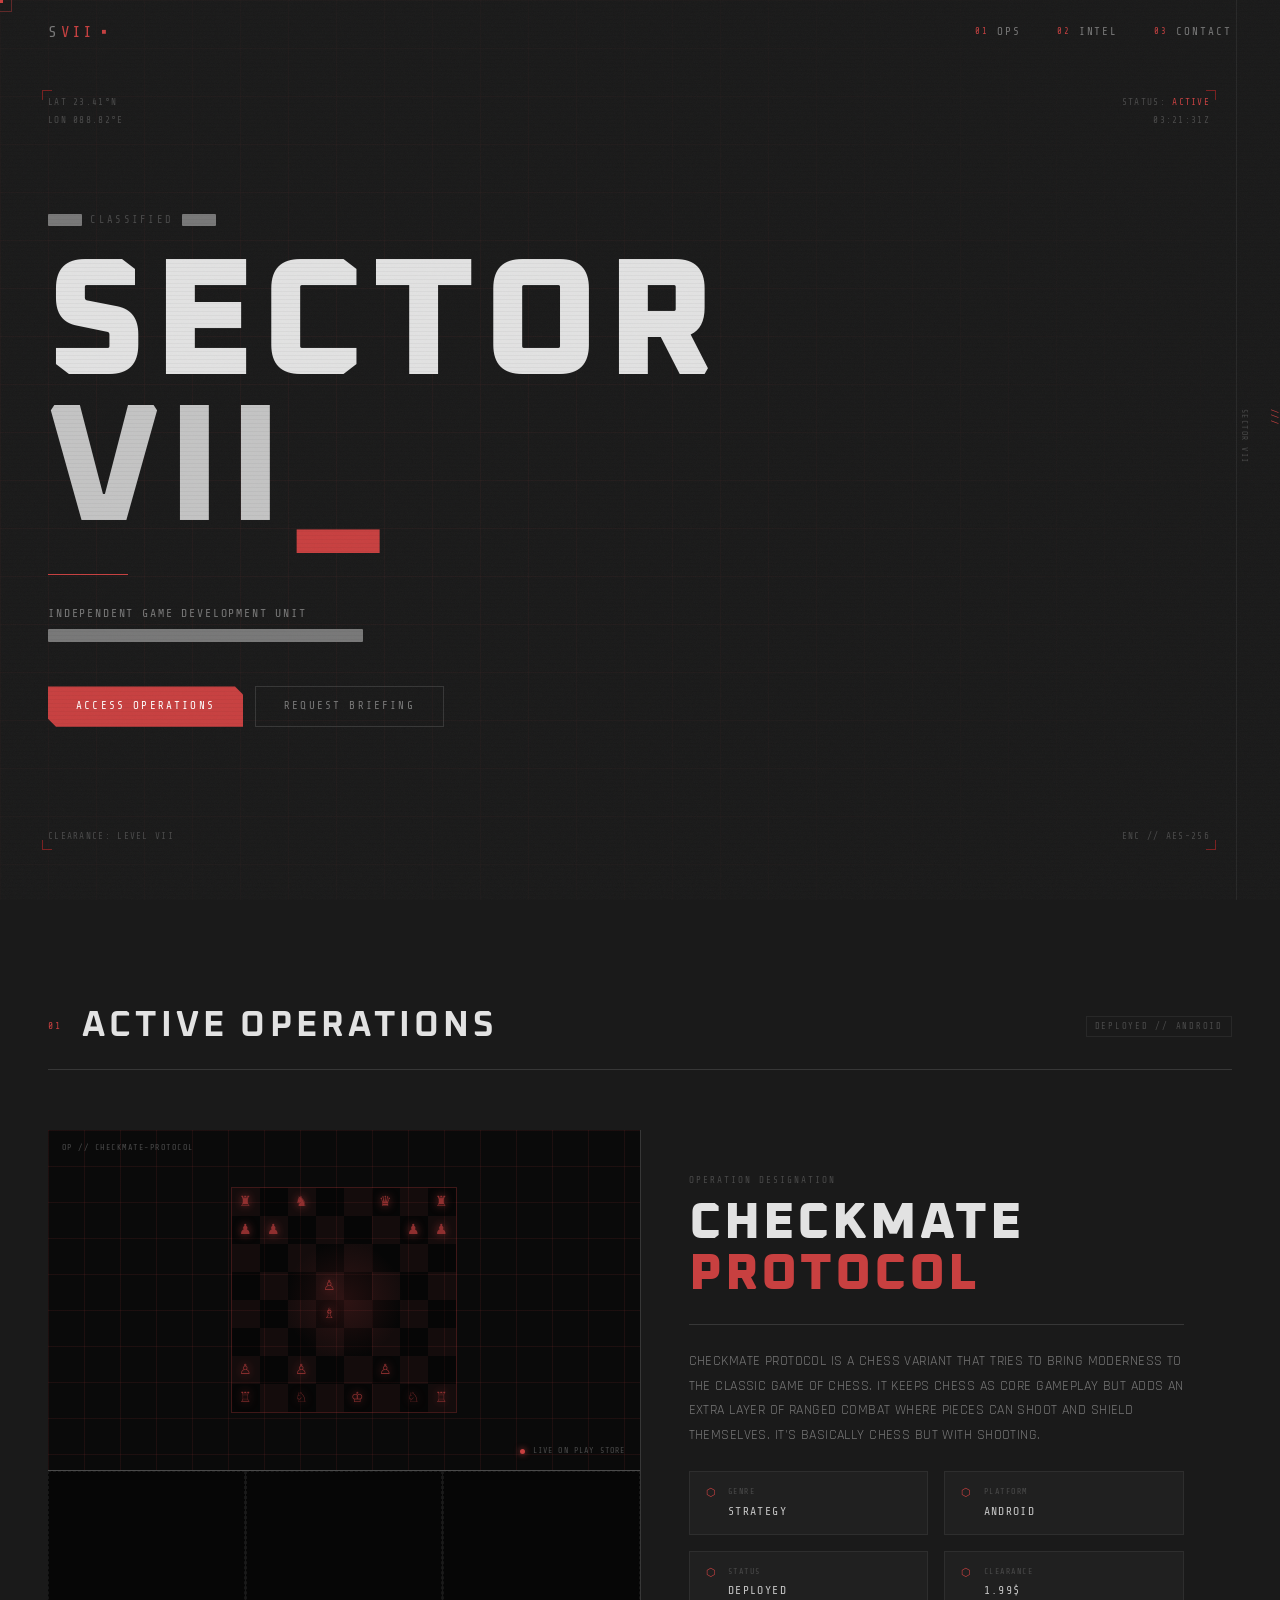
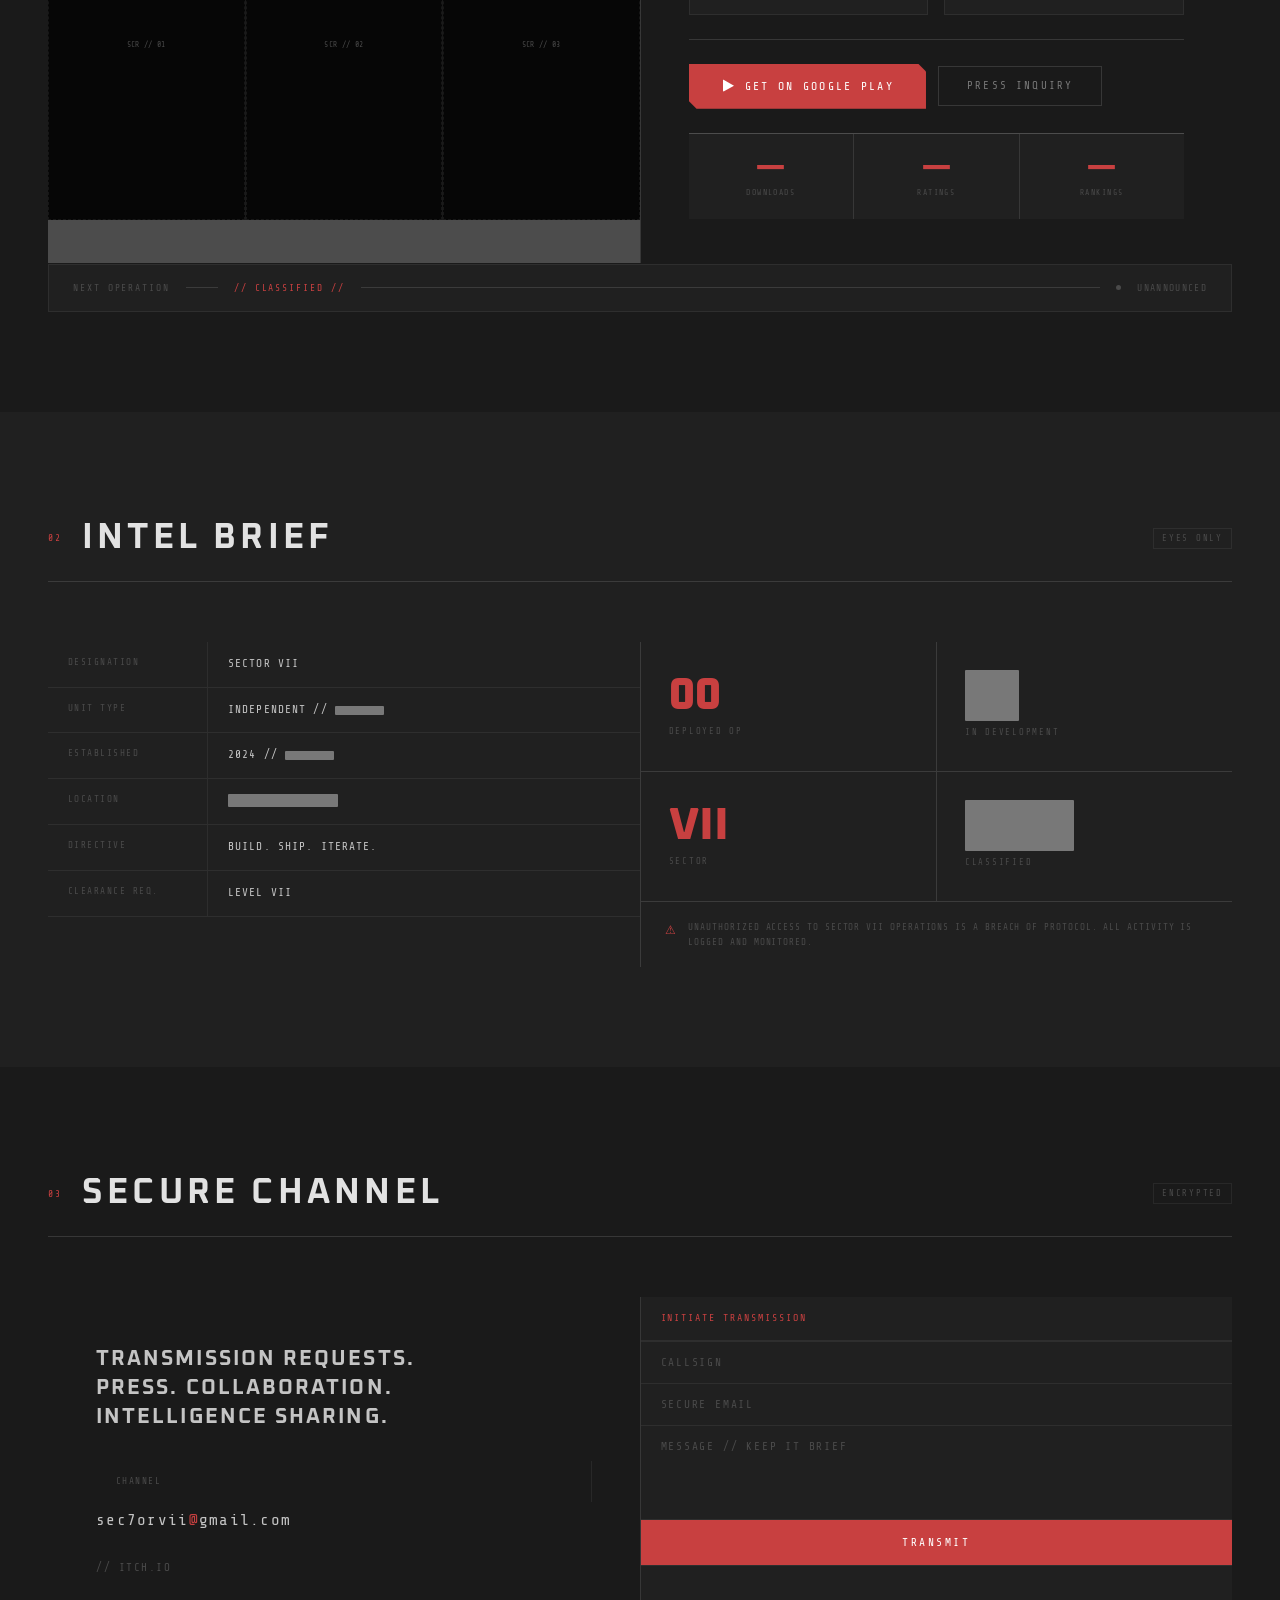
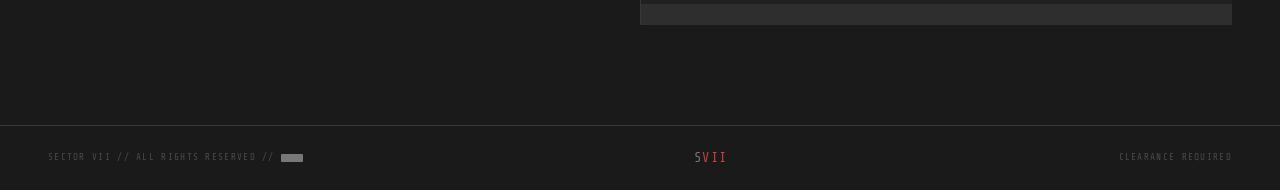
==== commit 2b7555ae: "contacts updated" ====
--- a/index.html
+++ b/index.html
@@ -196,9 +196,10 @@
                     <div class="game-divider"></div>
 
                     <p class="game-desc">
-                        [PLACEHOLDER — ADD YOUR GAME DESCRIPTION HERE. Keep it
-                        punchy. One paragraph max. Sell the feeling, not the
-                        mechanics.]
+                        CHECKMATE PROTOCOL IS A CHESS VARIANT THAT TRIES TO 
+                        BRING MODERNESS TO THE CLASSIC GAME OF CHESS. IT KEEPS CHESS AS CORE GAMEPLAY
+                        BUT ADDS AN EXTRA LAYER OF RANGED COMBAT WHERE PIECES CAN SHOOT AND SHIELD THEMSELVES.
+                        IT'S BASICALLY CHESS BUT WITH SHOOTING. 
                     </p>
 
                     <div class="feature-grid">
@@ -206,7 +207,7 @@
                             <span class="feature-icon accent">⬡</span>
                             <div>
                                 <div class="feature-label">GENRE</div>
-                                <div class="feature-val">PLACEHOLDER</div>
+                                <div class="feature-val">STRATEGY</div>
                             </div>
                         </div>
                         <div class="feature-item">
@@ -227,7 +228,7 @@
                             <span class="feature-icon accent">⬡</span>
                             <div>
                                 <div class="feature-label">CLEARANCE</div>
-                                <div class="feature-val">FREE</div>
+                                <div class="feature-val">1.99$</div>
                             </div>
                         </div>
                     </div>
@@ -236,7 +237,7 @@
 
                     <div class="game-cta">
                         <a
-                            href="https://play.google.com/store"
+                            href="https://play.google.com/store/apps/details?id=com.mezzmr.cmp"
                             class="btn-primary btn-play"
                             target="_blank"
                             rel="noopener"
@@ -260,15 +261,15 @@
                     <div class="game-stats-row">
                         <div class="game-stat">
                             <div class="game-stat-num accent">—</div>
-                            <div class="game-stat-label">PLACEHOLDER STAT</div>
+                            <div class="game-stat-label">DOWNLOADS</div>
                         </div>
                         <div class="game-stat">
                             <div class="game-stat-num accent">—</div>
-                            <div class="game-stat-label">PLACEHOLDER STAT</div>
+                            <div class="game-stat-label">RATINGS</div>
                         </div>
                         <div class="game-stat">
                             <div class="game-stat-num accent">—</div>
-                            <div class="game-stat-label">PLACEHOLDER STAT</div>
+                            <div class="game-stat-label">RANKINGS</div>
                         </div>
                     </div>
                 </div>
@@ -406,14 +407,12 @@
                     <div class="contact-channel">
                         <span class="field-label">CHANNEL</span>
                         <span class="contact-email"
-                            >hello<span class="accent">@</span
-                            >sectorvii.dev</span
+                            >sec7orvii<span class="accent">@</span
+                            >gmail.com</span
                         >
                     </div>
                     <div class="contact-socials">
-                        <a href="#" class="social-link">// TWITTER</a>
-                        <a href="#" class="social-link">// ITCH.IO</a>
-                        <a href="#" class="social-link">// GITHUB</a>
+                        <a href="https://mezzmr.itch.io/checkmate-protocol" class="social-link">// ITCH.IO</a>
                     </div>
                 </div>
                 <div class="contact-right reveal">
--- a/style.css
+++ b/style.css
@@ -36,6 +36,7 @@
 html {
     scroll-behavior: smooth;
     font-size: 16px;
+    overflow-x: hidden;
 }
 
 body {
@@ -47,6 +48,7 @@
     overflow-x: hidden;
     cursor: none;
     letter-spacing: 0.02em;
+    min-width: 0;
 }
 
 /* ─── CURSOR ─── */
@@ -279,6 +281,7 @@
     justify-content: center;
     padding: 120px 48px 80px;
     overflow: hidden;
+    width: 100%;
 }
 .hero-grid {
     position: absolute;
@@ -539,6 +542,8 @@
     padding: 100px 48px;
     max-width: 1400px;
     margin: 0 auto;
+    width: 100%;
+    min-width: 0;
 }
 .section-header {
     display: flex;
@@ -593,6 +598,7 @@
     flex-direction: column;
     gap: 1px;
     background: var(--border-hard);
+    min-width: 0;
 }
 .game-art {
     height: 340px;
@@ -738,6 +744,7 @@
     display: flex;
     flex-direction: column;
     gap: 24px;
+    min-width: 0;
 }
 .game-label {
     font-family: var(--mono);
@@ -887,12 +894,15 @@
     background: var(--bg-raised);
     max-width: 100%;
     padding: 100px 48px;
+    width: 100%;
+    overflow-x: hidden;
 }
 .intel .section-header,
 .intel-layout {
     max-width: 1400px;
     margin-left: auto;
     margin-right: auto;
+    width: 100%;
 }
 .intel-layout {
     display: grid;
@@ -906,9 +916,10 @@
 }
 .dossier-field {
     display: grid;
-    grid-template-columns: 160px 1fr;
+    grid-template-columns: minmax(120px, 160px) 1fr;
     gap: 0;
     border-bottom: 1px solid var(--border);
+    min-width: 0;
 }
 .field-label {
     font-family: var(--mono);
@@ -924,6 +935,8 @@
     letter-spacing: 0.1em;
     color: var(--text-mid);
     padding: 14px 20px;
+    word-break: break-word;
+    min-width: 0;
 }
 .intel-right {
     background: var(--bg-raised);
@@ -977,6 +990,8 @@
 /* ─── CONTACT ─── */
 .contact {
     max-width: 1400px;
+    width: 100%;
+    min-width: 0;
 }
 .contact-layout {
     display: grid;
@@ -1123,21 +1138,31 @@
 }
 
 /* ─── RESPONSIVE ─── */
-@media (max-width: 1024px) {
+
+/* Tablet landscape: collapse two-column feature & intel */
+@media (max-width: 1100px) {
     .game-feature {
         grid-template-columns: 1fr;
     }
     .intel-layout {
         grid-template-columns: 1fr;
     }
-}
-
+    .game-art {
+        height: 280px;
+    }
+    .game-info {
+        padding: 36px 36px;
+    }
+}
+
+/* Tablet portrait */
 @media (max-width: 768px) {
+    /* Nav */
     .nav {
-        padding: 14px 24px;
+        padding: 14px 20px;
     }
     .nav.scrolled {
-        padding: 10px 24px;
+        padding: 10px 20px;
     }
     .nav-links {
         display: none;
@@ -1145,43 +1170,135 @@
     .nav-toggle {
         display: flex;
     }
+
+    /* Hero */
     .hero {
-        padding: 100px 24px 72px;
+        padding: 90px 20px 64px;
     }
     .hero-side {
         display: none;
     }
-    .hud-tr,
+    .hud-tr {
+        right: 20px;
+    }
     .hud-br {
-        right: 24px;
-    }
+        right: 20px;
+    }
+    .hud-bl {
+        bottom: 44px;
+        left: 20px;
+    }
+    .hero-sub {
+        font-size: 0.65rem;
+    }
+    .scroll-indicator {
+        left: 20px;
+        bottom: 20px;
+    }
+
+    /* Sections */
     section {
-        padding: 72px 24px;
+        padding: 64px 20px;
     }
     .intel {
-        padding: 72px 24px;
+        padding: 64px 20px;
+    }
+
+    /* Section header — allow section-tag to wrap or hide */
+    .section-header {
+        flex-wrap: wrap;
+        gap: 12px;
+        margin-bottom: 40px;
+    }
+    .section-tag {
+        display: none;
+    }
+
+    /* Game feature */
+    .game-feature {
+        grid-template-columns: 1fr;
+    }
+    .game-art {
+        height: 240px;
     }
     .game-info {
-        padding: 32px 24px;
-    }
+        padding: 28px 20px;
+        gap: 20px;
+    }
+    .game-title {
+        font-size: clamp(1.8rem, 7vw, 2.8rem);
+    }
+
+    /* Feature grid — 2 cols on tablet */
     .feature-grid {
-        grid-template-columns: 1fr;
-    }
+        grid-template-columns: 1fr 1fr;
+        gap: 10px;
+    }
+    .feature-item {
+        padding: 12px 14px;
+    }
+
+    /* Screenshot strip — horizontal scroll on small tablet */
+    .screenshot-strip {
+        grid-template-columns: repeat(3, minmax(90px, 1fr));
+    }
+
+    /* Game stats */
     .game-stats-row {
         grid-template-columns: repeat(3, 1fr);
     }
+    .game-stat {
+        padding: 16px 10px;
+    }
+    .game-stat-num {
+        font-size: 1.4rem;
+    }
+
+    /* Upcoming bar — simplify */
+    .upcoming-bar {
+        padding: 14px 16px;
+        gap: 10px;
+        flex-wrap: wrap;
+    }
+
+    /* Intel */
+    .intel-layout {
+        grid-template-columns: 1fr;
+    }
+    .intel-stats {
+        grid-template-columns: repeat(4, 1fr);
+    }
+    .stat {
+        padding: 24px 16px;
+    }
+    .stat-num {
+        font-size: 2rem;
+    }
+    .dossier-field {
+        grid-template-columns: 130px 1fr;
+    }
+
+    /* Contact */
     .contact-layout {
         grid-template-columns: 1fr;
     }
     .contact-left {
-        padding: 32px 24px;
-    }
+        padding: 28px 20px;
+        gap: 20px;
+    }
+    .contact-email {
+        font-size: 0.85rem;
+    }
+
+    /* Footer */
     .footer {
         flex-direction: column;
-        gap: 10px;
+        gap: 8px;
         text-align: center;
-        padding: 20px;
-    }
+        padding: 18px 20px;
+    }
+
+    /* Cursor — disable on touch */
     .cursor,
     .cursor-ring {
         display: none;
@@ -1192,24 +1309,44 @@
     .btn-submit {
         cursor: pointer;
     }
-    .scroll-indicator {
-        display: none;
-    }
-}
-
+}
+
+/* Mobile — 480px and below */
 @media (max-width: 480px) {
+    /* Nav */
+    .nav {
+        padding: 12px 16px;
+    }
+    .nav.scrolled {
+        padding: 10px 16px;
+    }
+
+    /* Hero */
+    .hero {
+        padding: 80px 16px 56px;
+        min-height: 100svh;
+    }
     .hero-title {
-        font-size: clamp(3.5rem, 15vw, 5.5rem);
+        font-size: clamp(3.2rem, 18vw, 5rem);
+    }
+    .hero-divider {
+        margin: 20px 0;
+    }
+    .hero-sub {
+        font-size: 0.62rem;
+        margin-bottom: 28px;
     }
     .hero-cta {
         flex-direction: column;
-        align-items: flex-start;
+        align-items: stretch;
+        gap: 10px;
     }
     .btn-primary,
     .btn-ghost {
         width: 100%;
         text-align: center;
         justify-content: center;
+        display: flex;
     }
     .hud-tl,
     .hud-tr,
@@ -1217,13 +1354,203 @@
     .hud-br {
         display: none;
     }
+    .scroll-indicator {
+        display: none;
+    }
+
+    /* Sections */
+    section {
+        padding: 52px 16px;
+    }
+    .intel {
+        padding: 52px 16px;
+    }
+    .section-header {
+        margin-bottom: 28px;
+        padding-bottom: 12px;
+    }
+    .section-title {
+        font-size: 1.2rem;
+        letter-spacing: 0.08em;
+    }
+
+    /* Game feature */
+    .game-art {
+        height: 200px;
+    }
+    .chessboard-mini {
+        transform: translate(-50%, -50%) scale(0.75);
+    }
+    .game-hud-tl {
+        font-size: 0.45rem;
+    }
+    .game-hud-br {
+        font-size: 0.45rem;
+    }
+    .game-info {
+        padding: 24px 16px;
+        gap: 18px;
+    }
+    .game-label {
+        font-size: 0.5rem;
+    }
+    .game-title {
+        font-size: clamp(1.6rem, 10vw, 2.2rem);
+    }
+    .game-desc {
+        font-size: 0.82rem;
+    }
+
+    /* Feature grid — single col on small mobile */
+    .feature-grid {
+        grid-template-columns: 1fr 1fr;
+        gap: 8px;
+    }
+    .feature-item {
+        padding: 10px 12px;
+        gap: 8px;
+    }
+    .feature-label {
+        font-size: 0.48rem;
+    }
+    .feature-val {
+        font-size: 0.65rem;
+    }
+    .feature-icon {
+        font-size: 0.6rem;
+    }
+
+    /* Screenshot strip — fixed height, horizontal scroll */
+    .screenshot-strip {
+        display: flex;
+        overflow-x: auto;
+        -webkit-overflow-scrolling: touch;
+        scrollbar-width: none;
+        gap: 1px;
+    }
+    .screenshot-strip::-webkit-scrollbar {
+        display: none;
+    }
+    .screenshot-frame {
+        flex: 0 0 100px;
+        aspect-ratio: 9/16;
+    }
+
+    /* CTA buttons */
     .game-cta {
         flex-direction: column;
+        gap: 10px;
     }
     .game-cta .btn-primary,
     .game-cta .btn-ghost {
         width: 100%;
+        justify-content: center;
         text-align: center;
+        display: flex;
+    }
+    .btn-play {
+        padding: 14px 20px;
+        font-size: 0.65rem;
+        letter-spacing: 0.14em;
+    }
+
+    /* Stats row */
+    .game-stats-row {
+        grid-template-columns: repeat(3, 1fr);
+    }
+    .game-stat {
+        padding: 14px 8px;
+    }
+    .game-stat-num {
+        font-size: 1.2rem;
+    }
+    .game-stat-label {
+        font-size: 0.42rem;
+        letter-spacing: 0.1em;
+    }
+
+    /* Upcoming bar */
+    .upcoming-bar {
+        flex-wrap: wrap;
+        gap: 8px;
+        padding: 12px 16px;
         justify-content: center;
     }
-}
+
+    /* Intel — stack stats 2x2 on mobile */
+    .intel-stats {
+        grid-template-columns: 1fr 1fr;
+    }
+    .stat {
+        padding: 20px 16px;
+    }
+    .stat-num {
+        font-size: 1.8rem;
+    }
+
+    /* Dossier — collapse label/value to stacked */
+    .dossier-field {
+        grid-template-columns: 1fr;
+    }
+    .field-label {
+        border-right: none;
+        border-bottom: 1px solid var(--border);
+        padding: 10px 16px 6px;
+        font-size: 0.5rem;
+    }
+    .field-value {
+        padding: 6px 16px 10px;
+        font-size: 0.65rem;
+    }
+
+    /* Contact */
+    .contact-left {
+        padding: 24px 16px;
+    }
+    .contact-lead {
+        font-size: 1.1rem;
+    }
+    .contact-email {
+        font-size: 0.78rem;
+        word-break: break-all;
+    }
+
+    /* Footer */
+    .footer {
+        padding: 16px;
+    }
+    .footer-left {
+        font-size: 0.5rem;
+    }
+    .footer-right {
+        font-size: 0.5rem;
+    }
+}
+
+/* Tiny phones — 360px */
+@media (max-width: 360px) {
+    .hero-title {
+        font-size: clamp(2.8rem, 20vw, 3.5rem);
+    }
+    .hero {
+        padding: 72px 14px 48px;
+    }
+    section {
+        padding: 44px 14px;
+    }
+    .intel {
+        padding: 44px 14px;
+    }
+    .game-info {
+        padding: 20px 14px;
+    }
+    .contact-left {
+        padding: 20px 14px;
+    }
+    .feature-grid {
+        grid-template-columns: 1fr;
+    }
+    .game-stats-row {
+        grid-template-columns: repeat(3, 1fr);
+    }
+}
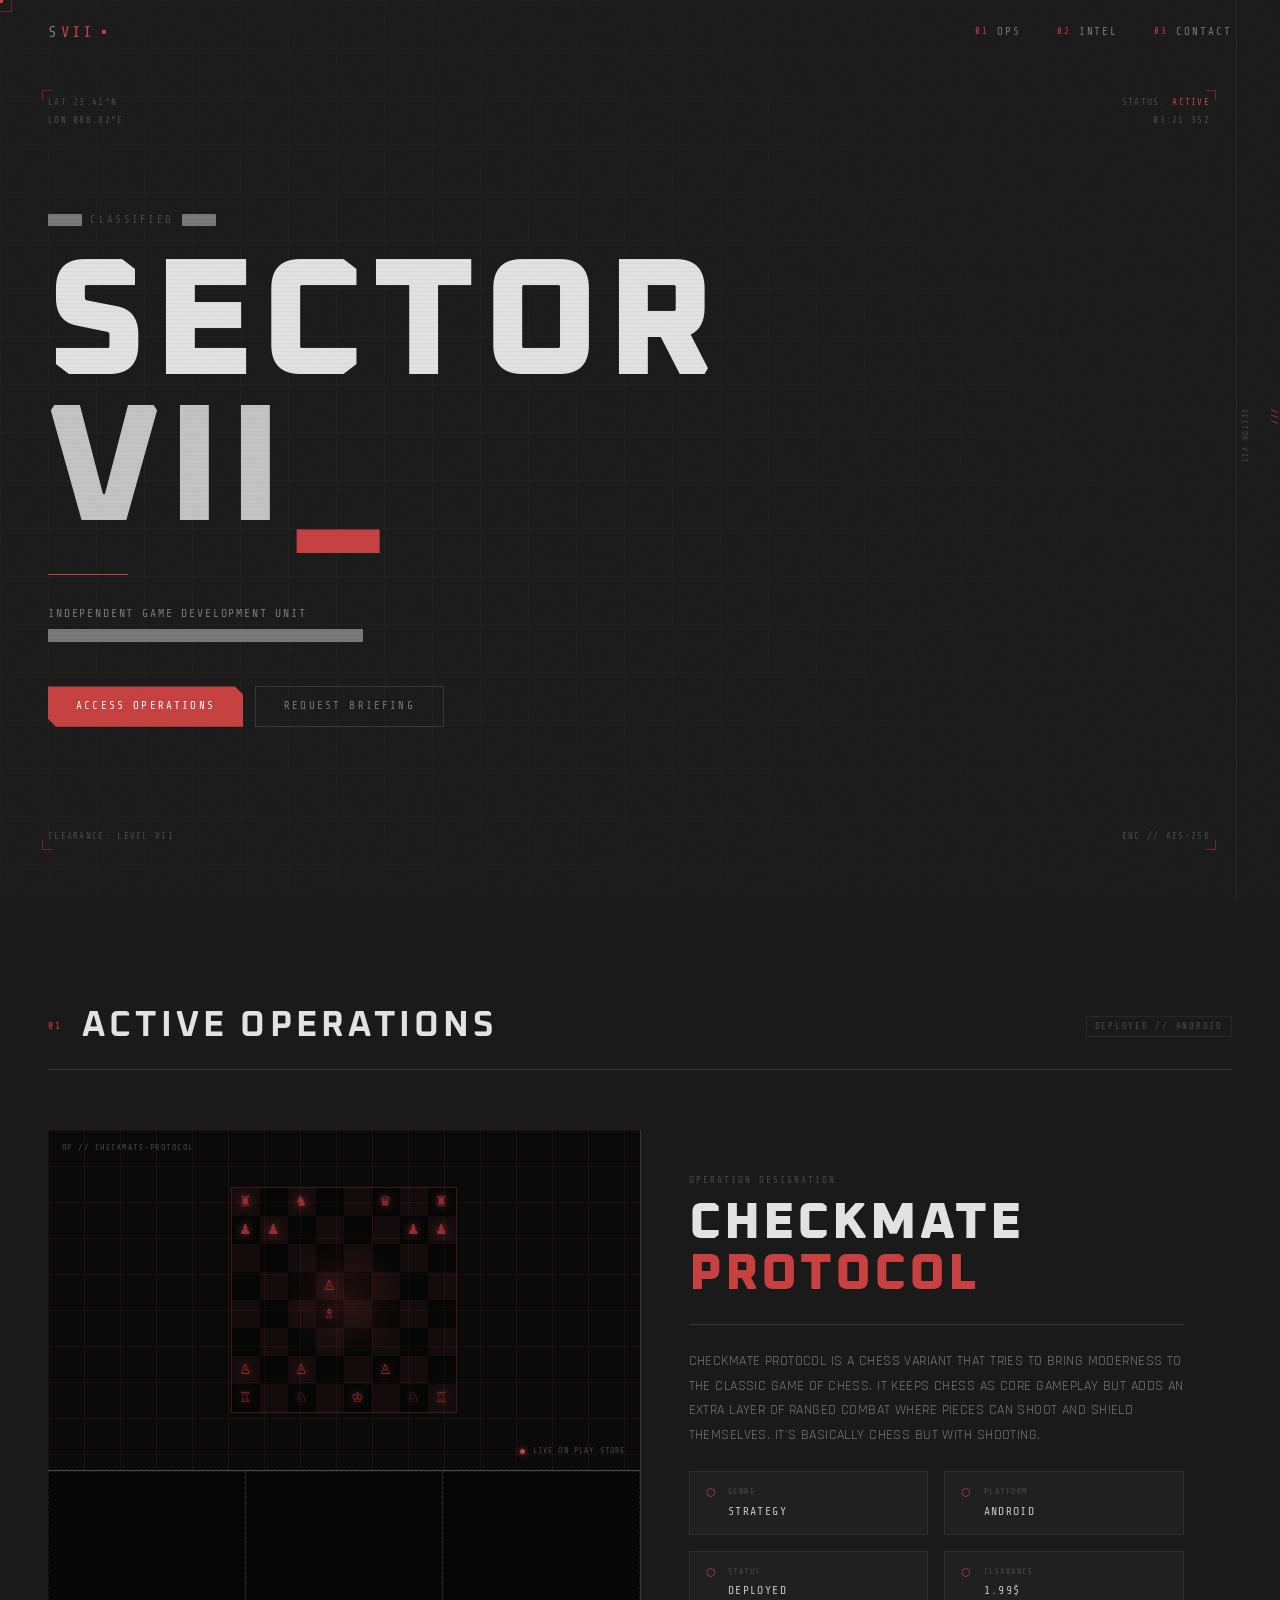
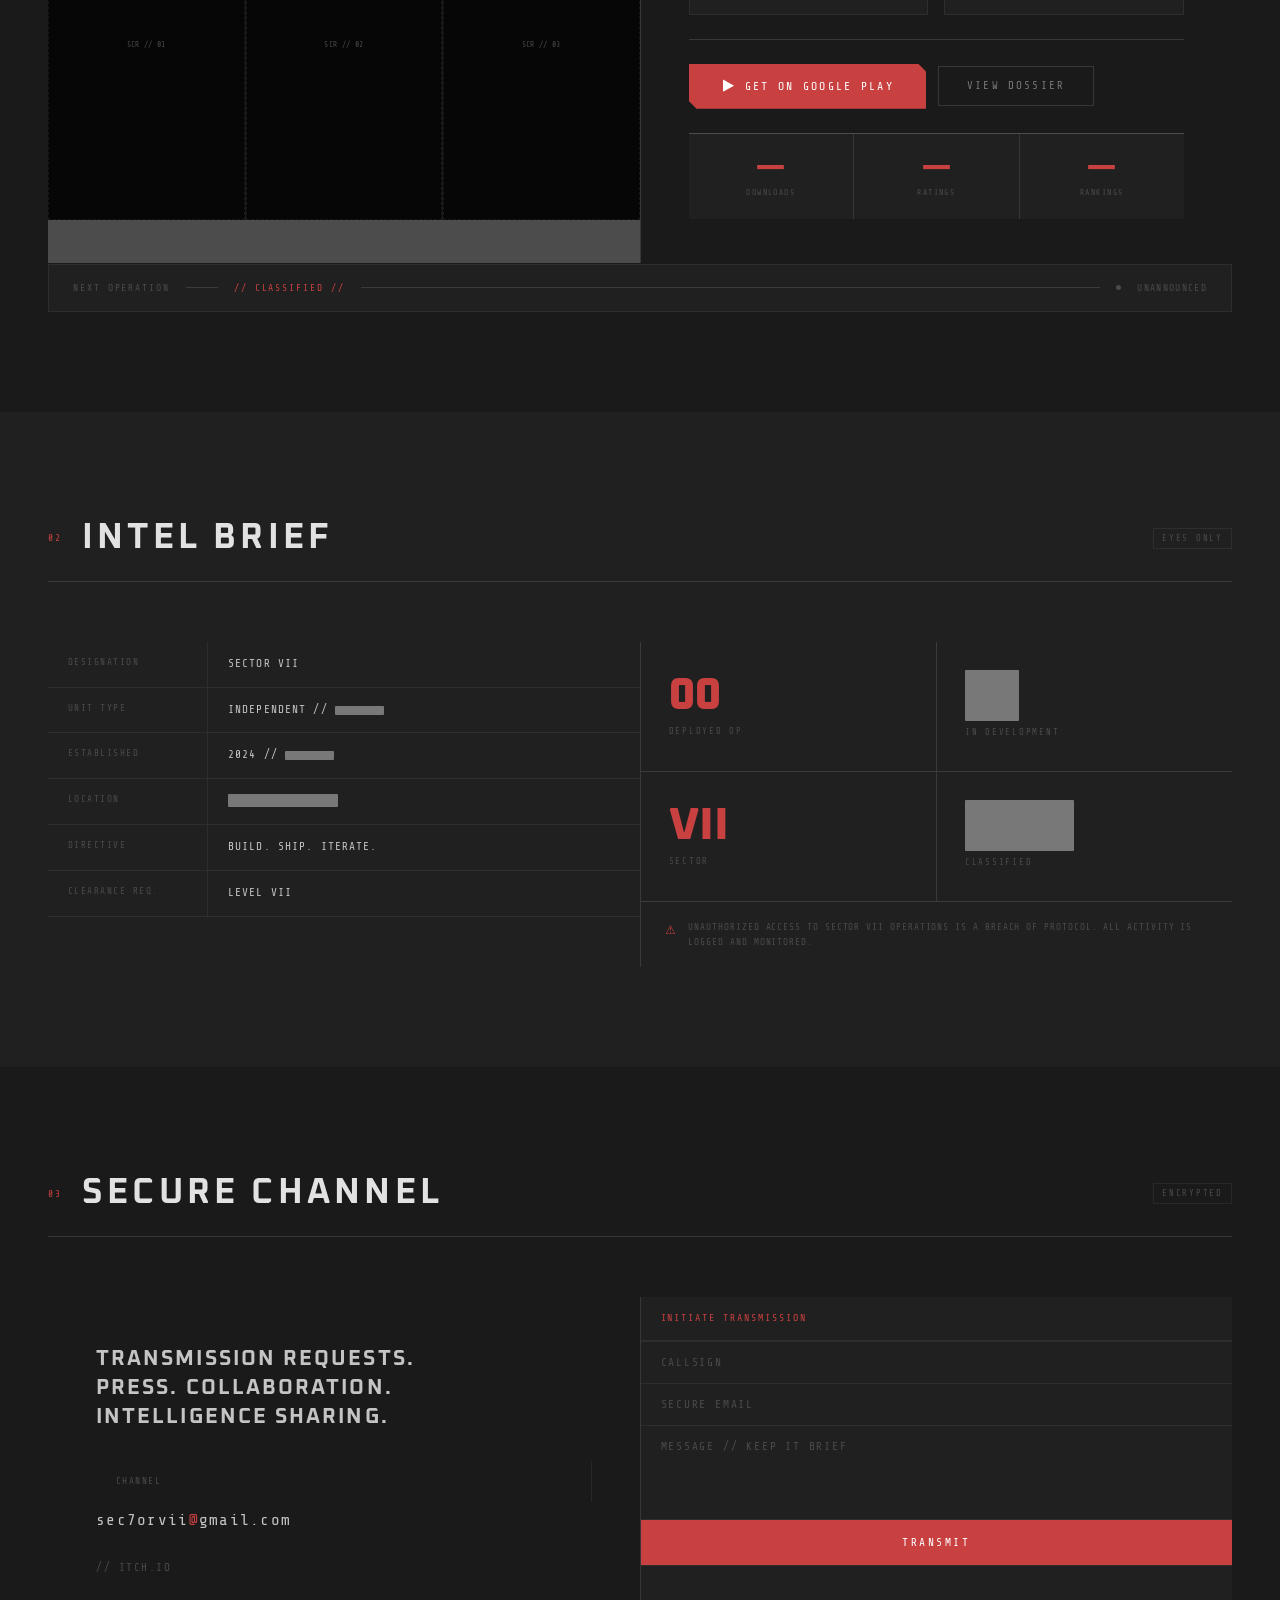
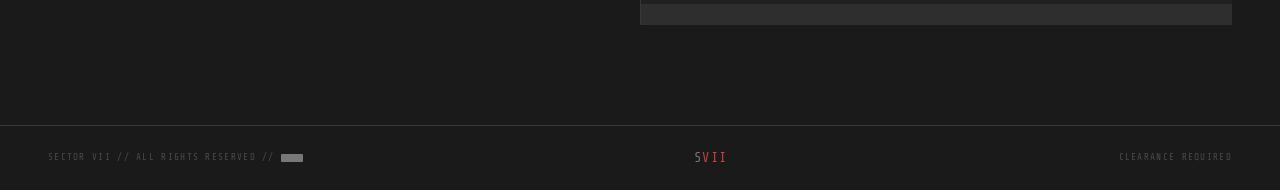
==== commit 302b64a7: "dedicated page and privacy and terms added" ====
--- a/index.html
+++ b/index.html
@@ -196,10 +196,11 @@
                     <div class="game-divider"></div>
 
                     <p class="game-desc">
-                        CHECKMATE PROTOCOL IS A CHESS VARIANT THAT TRIES TO 
-                        BRING MODERNESS TO THE CLASSIC GAME OF CHESS. IT KEEPS CHESS AS CORE GAMEPLAY
-                        BUT ADDS AN EXTRA LAYER OF RANGED COMBAT WHERE PIECES CAN SHOOT AND SHIELD THEMSELVES.
-                        IT'S BASICALLY CHESS BUT WITH SHOOTING. 
+                        CHECKMATE PROTOCOL IS A CHESS VARIANT THAT TRIES TO
+                        BRING MODERNESS TO THE CLASSIC GAME OF CHESS. IT KEEPS
+                        CHESS AS CORE GAMEPLAY BUT ADDS AN EXTRA LAYER OF RANGED
+                        COMBAT WHERE PIECES CAN SHOOT AND SHIELD THEMSELVES.
+                        IT'S BASICALLY CHESS BUT WITH SHOOTING.
                     </p>
 
                     <div class="feature-grid">
@@ -255,7 +256,9 @@
                             </svg>
                             GET ON GOOGLE PLAY
                         </a>
-                        <a href="#contact" class="btn-ghost">PRESS INQUIRY</a>
+                        <a href="checkmate-protocol.html" class="btn-ghost"
+                            >VIEW DOSSIER</a
+                        >
                     </div>
 
                     <div class="game-stats-row">
@@ -412,7 +415,11 @@
                         >
                     </div>
                     <div class="contact-socials">
-                        <a href="https://mezzmr.itch.io/checkmate-protocol" class="social-link">// ITCH.IO</a>
+                        <a
+                            href="https://mezzmr.itch.io/checkmate-protocol"
+                            class="social-link"
+                            >// ITCH.IO</a
+                        >
                     </div>
                 </div>
                 <div class="contact-right reveal">
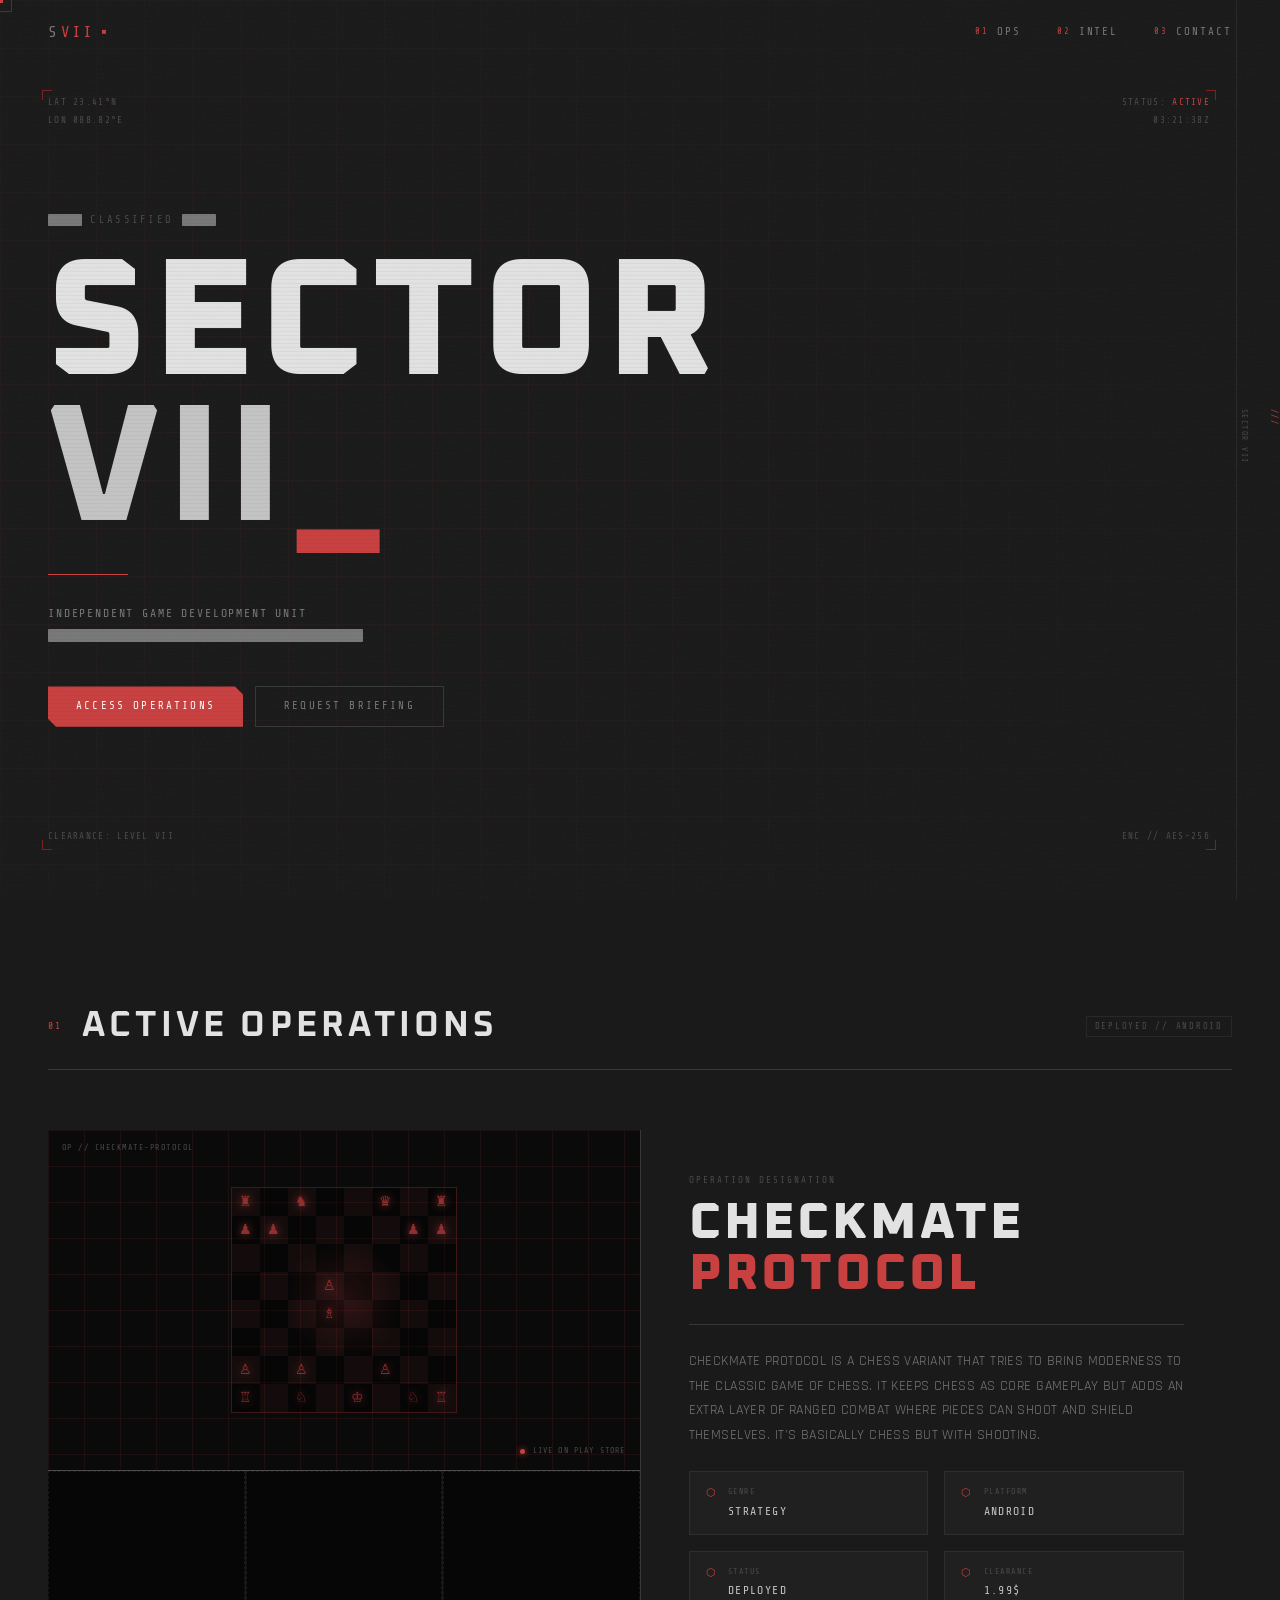
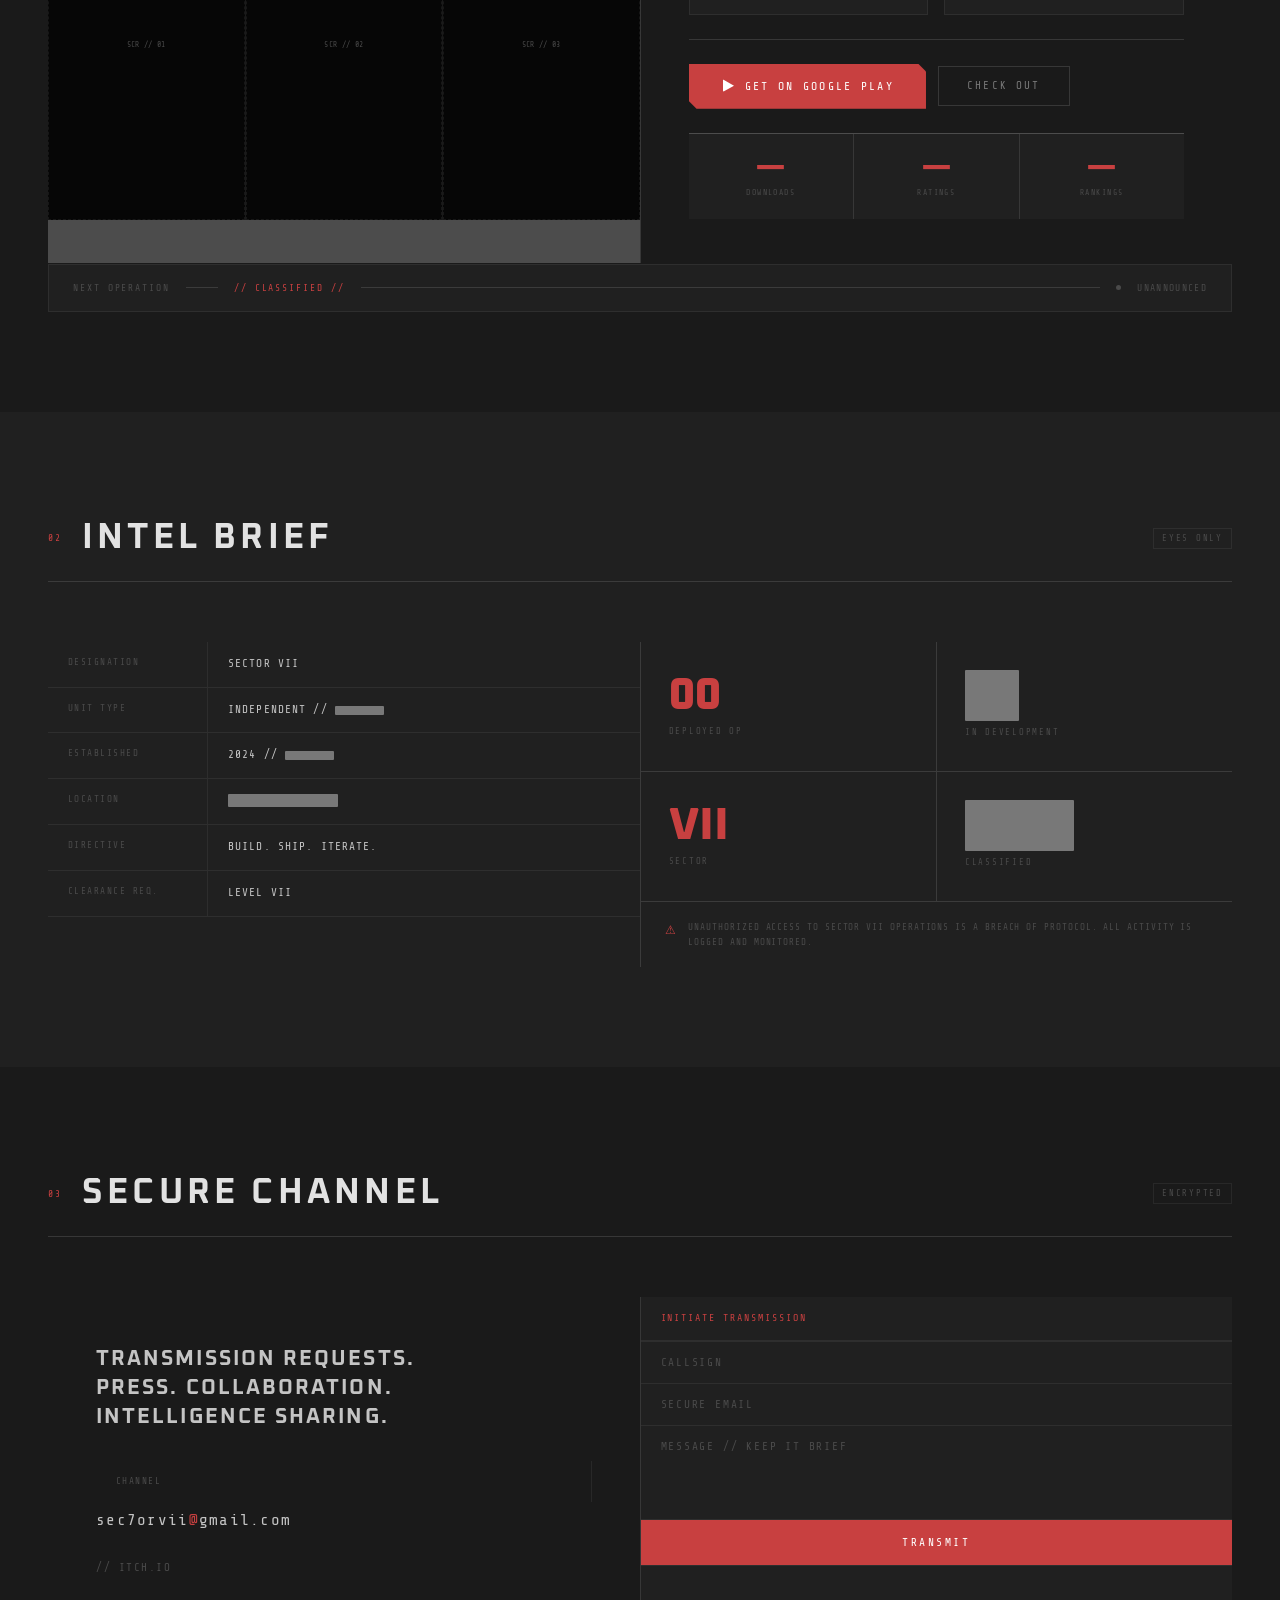
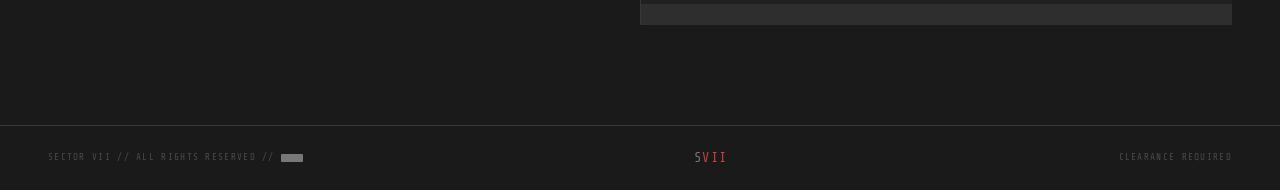
==== commit f1e446d2: "dedicated page and privacy and terms revamped" ====
--- a/index.html
+++ b/index.html
@@ -256,8 +256,8 @@
                             </svg>
                             GET ON GOOGLE PLAY
                         </a>
-                        <a href="checkmate-protocol.html" class="btn-ghost"
-                            >VIEW DOSSIER</a
+                        <a href="checkmate-protocol/index.html" class="btn-ghost"
+                            >CHECK OUT</a
                         >
                     </div>
 
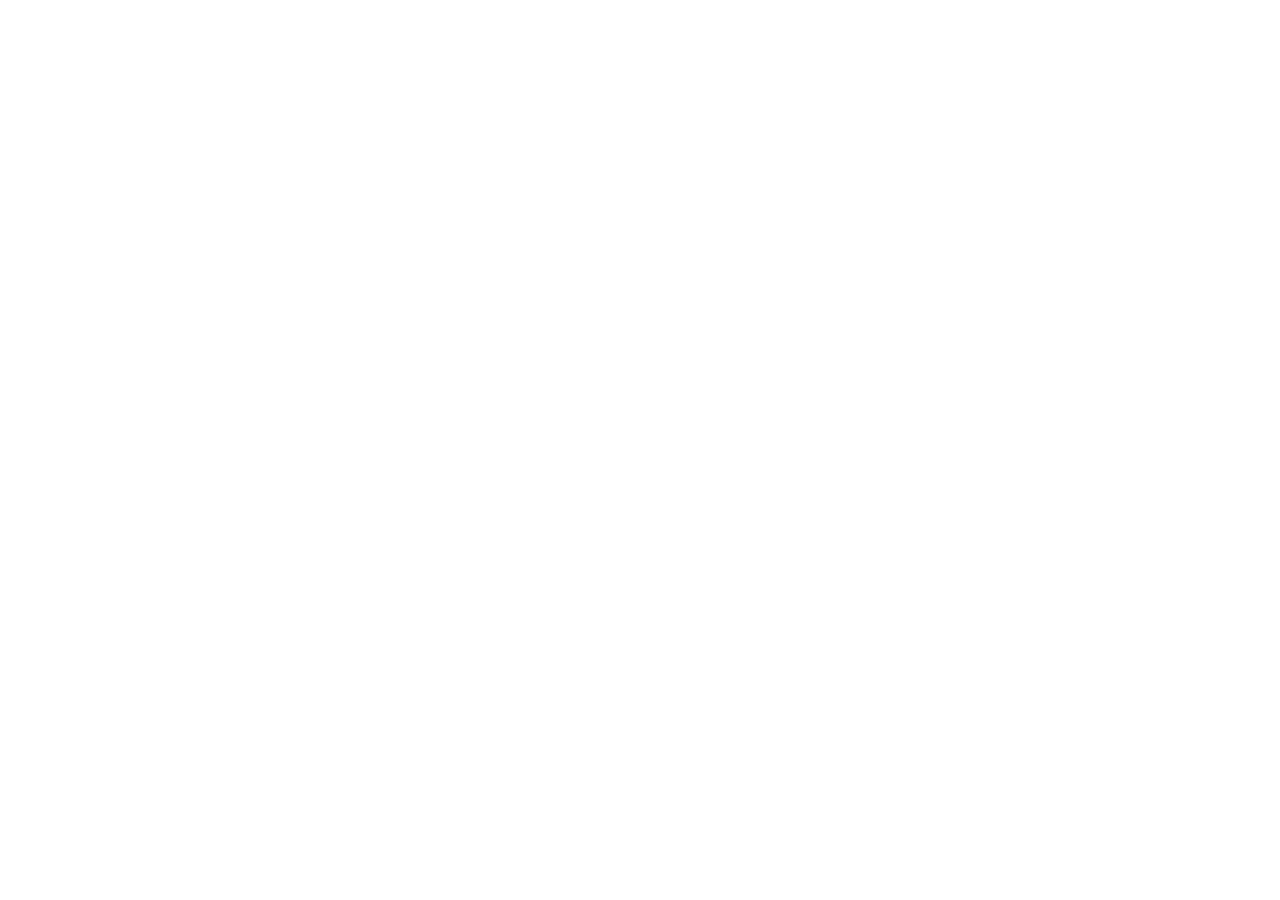
==== commit e49cb284: "website updated" ====
--- a/index.html
+++ b/index.html
@@ -1,464 +1,11 @@
-<!doctype html>
+<!DOCTYPE html>
 <html lang="en">
     <head>
-        <meta charset="UTF-8" />
-        <meta name="viewport" content="width=device-width, initial-scale=1.0" />
-        <title>SECTOR VII</title>
-        <meta name="description" content="CLASSIFIED" />
-        <link rel="stylesheet" href="style.css" />
-        <link rel="preconnect" href="https://fonts.googleapis.com" />
-        <link rel="preconnect" href="https://fonts.gstatic.com" crossorigin />
-        <link
-            href="https://fonts.googleapis.com/css2?family=Share+Tech+Mono&family=Oxanium:wght@300;400;600;700;800&family=Rajdhani:wght@300;400;500;600;700&display=swap"
-            rel="stylesheet"
-        />
+        <meta charset="UTF-8">
+        <meta name="viewport" content="width=device-width, initial-scale=1.0">
+        <title>Mini Nuke</title>
     </head>
     <body>
-        <div class="cursor" id="cursor"></div>
-        <div class="cursor-ring" id="cursorRing"></div>
-        <div class="noise"></div>
-        <div class="scanline"></div>
 
-        <!-- NAV -->
-        <nav class="nav" id="nav">
-            <a href="#" class="nav-logo">
-                <span class="logo-prefix">S</span
-                ><span class="logo-accent">VII</span>
-                <span class="logo-status blink">■</span>
-            </a>
-            <ul class="nav-links">
-                <li>
-                    <a href="#ops" class="nav-link"
-                        ><span class="nav-num">01</span> OPS</a
-                    >
-                </li>
-                <li>
-                    <a href="#intel" class="nav-link"
-                        ><span class="nav-num">02</span> INTEL</a
-                    >
-                </li>
-                <li>
-                    <a href="#contact" class="nav-link"
-                        ><span class="nav-num">03</span> CONTACT</a
-                    >
-                </li>
-            </ul>
-            <button class="nav-toggle" id="navToggle" aria-label="Toggle menu">
-                <span></span><span></span><span></span>
-            </button>
-        </nav>
-
-        <div class="mobile-menu" id="mobileMenu">
-            <ul>
-                <li><a href="#ops" class="mobile-link">OPS</a></li>
-                <li><a href="#intel" class="mobile-link">INTEL</a></li>
-                <li><a href="#contact" class="mobile-link">CONTACT</a></li>
-            </ul>
-        </div>
-
-        <!-- HERO -->
-        <section class="hero" id="hero">
-            <div class="hero-grid"></div>
-
-            <div class="hero-hud hud-tl">
-                <span>LAT 23.41°N</span>
-                <span>LON 088.82°E</span>
-            </div>
-            <div class="hero-hud hud-tr">
-                <span>STATUS: <span class="accent">ACTIVE</span></span>
-                <span id="heroTime">00:00:00Z</span>
-            </div>
-            <div class="hero-hud hud-bl">
-                <span>CLEARANCE: LEVEL VII</span>
-            </div>
-            <div class="hero-hud hud-br">
-                <span>ENC // AES-256</span>
-            </div>
-
-            <div class="hero-content">
-                <div class="hero-tag reveal">
-                    <span class="redact">████</span> CLASSIFIED
-                    <span class="redact">████</span>
-                </div>
-                <h1 class="hero-title reveal">
-                    <span class="line">SECTOR</span>
-                    <span class="line hero-vii"
-                        >VII<span class="cursor-blink">_</span></span
-                    >
-                </h1>
-                <div class="hero-divider reveal"></div>
-                <p class="hero-sub reveal">
-                    INDEPENDENT GAME DEVELOPMENT UNIT<br />
-                    <span class="redact"
-                        >████████████████████████████████████</span
-                    >
-                </p>
-                <div class="hero-cta reveal">
-                    <a href="#ops" class="btn-primary">ACCESS OPERATIONS</a>
-                    <a href="#contact" class="btn-ghost">REQUEST BRIEFING</a>
-                </div>
-            </div>
-
-            <div class="hero-side">
-                <div class="hero-ticker" id="ticker">
-                    <span>SECTOR VII</span>
-                    <span class="accent">///</span>
-                    <span>AUTHORIZED ONLY</span>
-                    <span class="accent">///</span>
-                    <span>CLASSIFIED</span>
-                    <span class="accent">///</span>
-                    <span>SECTOR VII</span>
-                    <span class="accent">///</span>
-                    <span>AUTHORIZED ONLY</span>
-                    <span class="accent">///</span>
-                    <span>CLASSIFIED</span>
-                    <span class="accent">///</span>
-                </div>
-            </div>
-
-            <div class="scroll-indicator reveal">
-                <span>SCROLL</span>
-                <div class="scroll-line"></div>
-            </div>
-        </section>
-
-        <!-- OPS -->
-        <section class="ops" id="ops">
-            <div class="section-header reveal">
-                <span class="section-num">01</span>
-                <h2 class="section-title">ACTIVE OPERATIONS</h2>
-                <span class="section-tag">DEPLOYED // ANDROID</span>
-            </div>
-
-            <div class="game-feature reveal">
-                <!-- Left: Visual -->
-                <div class="game-visual">
-                    <div class="game-art checkmate">
-                        <div class="board-grid"></div>
-                        <div class="chessboard-mini" id="chessboardMini"></div>
-                        <div class="piece-glow"></div>
-                        <div class="game-hud-tl">OP // CHECKMATE-PROTOCOL</div>
-                        <div class="game-hud-br">
-                            <span class="status-dot active"></span>
-                            <span>LIVE ON PLAY STORE</span>
-                        </div>
-                    </div>
-                    <!-- Screenshot strip placeholder -->
-                    <div class="screenshot-strip">
-                        <div class="screenshot-frame">
-                            <div class="screenshot-inner">
-                                <span
-                                    class="mono"
-                                    style="
-                                        font-size: 0.5rem;
-                                        color: var(--text-dim);
-                                    "
-                                    >SCR // 01</span
-                                >
-                            </div>
-                        </div>
-                        <div class="screenshot-frame">
-                            <div class="screenshot-inner">
-                                <span
-                                    class="mono"
-                                    style="
-                                        font-size: 0.5rem;
-                                        color: var(--text-dim);
-                                    "
-                                    >SCR // 02</span
-                                >
-                            </div>
-                        </div>
-                        <div class="screenshot-frame">
-                            <div class="screenshot-inner">
-                                <span
-                                    class="mono"
-                                    style="
-                                        font-size: 0.5rem;
-                                        color: var(--text-dim);
-                                    "
-                                    >SCR // 03</span
-                                >
-                            </div>
-                        </div>
-                    </div>
-                </div>
-
-                <!-- Right: Info -->
-                <div class="game-info">
-                    <div class="game-meta">
-                        <span class="game-label">OPERATION DESIGNATION</span>
-                        <h2 class="game-title">
-                            CHECKMATE<br /><span class="accent">PROTOCOL</span>
-                        </h2>
-                    </div>
-
-                    <div class="game-divider"></div>
-
-                    <p class="game-desc">
-                        CHECKMATE PROTOCOL IS A CHESS VARIANT THAT TRIES TO
-                        BRING MODERNESS TO THE CLASSIC GAME OF CHESS. IT KEEPS
-                        CHESS AS CORE GAMEPLAY BUT ADDS AN EXTRA LAYER OF RANGED
-                        COMBAT WHERE PIECES CAN SHOOT AND SHIELD THEMSELVES.
-                        IT'S BASICALLY CHESS BUT WITH SHOOTING.
-                    </p>
-
-                    <div class="feature-grid">
-                        <div class="feature-item">
-                            <span class="feature-icon accent">⬡</span>
-                            <div>
-                                <div class="feature-label">GENRE</div>
-                                <div class="feature-val">STRATEGY</div>
-                            </div>
-                        </div>
-                        <div class="feature-item">
-                            <span class="feature-icon accent">⬡</span>
-                            <div>
-                                <div class="feature-label">PLATFORM</div>
-                                <div class="feature-val">ANDROID</div>
-                            </div>
-                        </div>
-                        <div class="feature-item">
-                            <span class="feature-icon accent">⬡</span>
-                            <div>
-                                <div class="feature-label">STATUS</div>
-                                <div class="feature-val accent">DEPLOYED</div>
-                            </div>
-                        </div>
-                        <div class="feature-item">
-                            <span class="feature-icon accent">⬡</span>
-                            <div>
-                                <div class="feature-label">CLEARANCE</div>
-                                <div class="feature-val">1.99$</div>
-                            </div>
-                        </div>
-                    </div>
-
-                    <div class="game-divider"></div>
-
-                    <div class="game-cta">
-                        <a
-                            href="https://play.google.com/store/apps/details?id=com.mezzmr.cmp"
-                            class="btn-primary btn-play"
-                            target="_blank"
-                            rel="noopener"
-                        >
-                            <svg
-                                width="16"
-                                height="16"
-                                viewBox="0 0 24 24"
-                                fill="currentColor"
-                                style="flex-shrink: 0"
-                            >
-                                <path
-                                    d="M3 20.5v-17c0-.83 1-.83 1.5-.5l15 8.5-15 8.5c-.5.33-1.5.33-1.5-.5z"
-                                />
-                            </svg>
-                            GET ON GOOGLE PLAY
-                        </a>
-                        <a href="checkmate-protocol/index.html" class="btn-ghost"
-                            >CHECK OUT</a
-                        >
-                    </div>
-
-                    <div class="game-stats-row">
-                        <div class="game-stat">
-                            <div class="game-stat-num accent">—</div>
-                            <div class="game-stat-label">DOWNLOADS</div>
-                        </div>
-                        <div class="game-stat">
-                            <div class="game-stat-num accent">—</div>
-                            <div class="game-stat-label">RATINGS</div>
-                        </div>
-                        <div class="game-stat">
-                            <div class="game-stat-num accent">—</div>
-                            <div class="game-stat-label">RANKINGS</div>
-                        </div>
-                    </div>
-                </div>
-            </div>
-
-            <!-- Upcoming -->
-            <div class="upcoming-bar reveal">
-                <span
-                    class="mono"
-                    style="
-                        font-size: 0.6rem;
-                        letter-spacing: 0.2em;
-                        color: var(--text-dim);
-                    "
-                    >NEXT OPERATION</span
-                >
-                <div class="upcoming-divider"></div>
-                <span
-                    class="mono"
-                    style="
-                        font-size: 0.6rem;
-                        letter-spacing: 0.2em;
-                        color: var(--accent);
-                    "
-                    >// CLASSIFIED //</span
-                >
-                <div class="upcoming-divider" style="flex: 1"></div>
-                <span class="status-dot pending"></span>
-                <span
-                    class="mono"
-                    style="
-                        font-size: 0.6rem;
-                        letter-spacing: 0.14em;
-                        color: var(--text-dim);
-                    "
-                    >UNANNOUNCED</span
-                >
-            </div>
-        </section>
-
-        <!-- INTEL -->
-        <section class="intel" id="intel">
-            <div class="section-header reveal">
-                <span class="section-num">02</span>
-                <h2 class="section-title">INTEL BRIEF</h2>
-                <span class="section-tag">EYES ONLY</span>
-            </div>
-
-            <div class="intel-layout">
-                <div class="intel-dossier reveal">
-                    <div class="dossier-field">
-                        <span class="field-label">DESIGNATION</span>
-                        <span class="field-value">SECTOR VII</span>
-                    </div>
-                    <div class="dossier-field">
-                        <span class="field-label">UNIT TYPE</span>
-                        <span class="field-value"
-                            >INDEPENDENT //
-                            <span class="redact small">████████</span></span
-                        >
-                    </div>
-                    <div class="dossier-field">
-                        <span class="field-label">ESTABLISHED</span>
-                        <span class="field-value"
-                            >2024 //
-                            <span class="redact small">████████</span></span
-                        >
-                    </div>
-                    <div class="dossier-field">
-                        <span class="field-label">LOCATION</span>
-                        <span class="field-value"
-                            ><span class="redact">██████████████</span></span
-                        >
-                    </div>
-                    <div class="dossier-field">
-                        <span class="field-label">DIRECTIVE</span>
-                        <span class="field-value">BUILD. SHIP. ITERATE.</span>
-                    </div>
-                    <div class="dossier-field">
-                        <span class="field-label">CLEARANCE REQ.</span>
-                        <span class="field-value accent">LEVEL VII</span>
-                    </div>
-                </div>
-
-                <div class="intel-right">
-                    <div class="intel-stats reveal">
-                        <div class="stat">
-                            <div class="stat-num accent">01</div>
-                            <div class="stat-label">DEPLOYED OP</div>
-                        </div>
-                        <div class="stat">
-                            <div class="stat-num accent">
-                                <span class="redact">██</span>
-                            </div>
-                            <div class="stat-label">IN DEVELOPMENT</div>
-                        </div>
-                        <div class="stat">
-                            <div class="stat-num accent">VII</div>
-                            <div class="stat-label">SECTOR</div>
-                        </div>
-                        <div class="stat">
-                            <div class="stat-num">
-                                <span class="redact">████</span>
-                            </div>
-                            <div class="stat-label">CLASSIFIED</div>
-                        </div>
-                    </div>
-
-                    <div class="intel-warning reveal">
-                        <span class="warn-icon">⚠</span>
-                        <span
-                            >UNAUTHORIZED ACCESS TO SECTOR VII OPERATIONS IS A
-                            BREACH OF PROTOCOL. ALL ACTIVITY IS LOGGED AND
-                            MONITORED.</span
-                        >
-                    </div>
-                </div>
-            </div>
-        </section>
-
-        <!-- CONTACT -->
-        <section class="contact" id="contact">
-            <div class="section-header reveal">
-                <span class="section-num">03</span>
-                <h2 class="section-title">SECURE CHANNEL</h2>
-                <span class="section-tag">ENCRYPTED</span>
-            </div>
-
-            <div class="contact-layout">
-                <div class="contact-left reveal">
-                    <p class="contact-lead">
-                        TRANSMISSION REQUESTS.<br />PRESS. COLLABORATION.<br />INTELLIGENCE
-                        SHARING.
-                    </p>
-                    <div class="contact-channel">
-                        <span class="field-label">CHANNEL</span>
-                        <span class="contact-email"
-                            >sec7orvii<span class="accent">@</span
-                            >gmail.com</span
-                        >
-                    </div>
-                    <div class="contact-socials">
-                        <a
-                            href="https://mezzmr.itch.io/checkmate-protocol"
-                            class="social-link"
-                            >// ITCH.IO</a
-                        >
-                    </div>
-                </div>
-                <div class="contact-right reveal">
-                    <div class="contact-box">
-                        <div class="form-header">INITIATE TRANSMISSION</div>
-                        <input
-                            class="field"
-                            type="text"
-                            placeholder="CALLSIGN"
-                        />
-                        <input
-                            class="field"
-                            type="email"
-                            placeholder="SECURE EMAIL"
-                        />
-                        <textarea
-                            class="field"
-                            rows="5"
-                            placeholder="MESSAGE // KEEP IT BRIEF"
-                        ></textarea>
-                        <button class="btn-submit" id="submitBtn">
-                            TRANSMIT
-                        </button>
-                        <div class="form-status" id="formStatus"></div>
-                    </div>
-                </div>
-            </div>
-        </section>
-
-        <!-- FOOTER -->
-        <footer class="footer">
-            <div class="footer-left">
-                SECTOR VII // ALL RIGHTS RESERVED //
-                <span class="redact small">████</span>
-            </div>
-            <div class="footer-logo">S<span class="accent">VII</span></div>
-            <div class="footer-right">CLEARANCE REQUIRED</div>
-        </footer>
-
-        <script src="script.js"></script>
     </body>
-</html>
+</html>
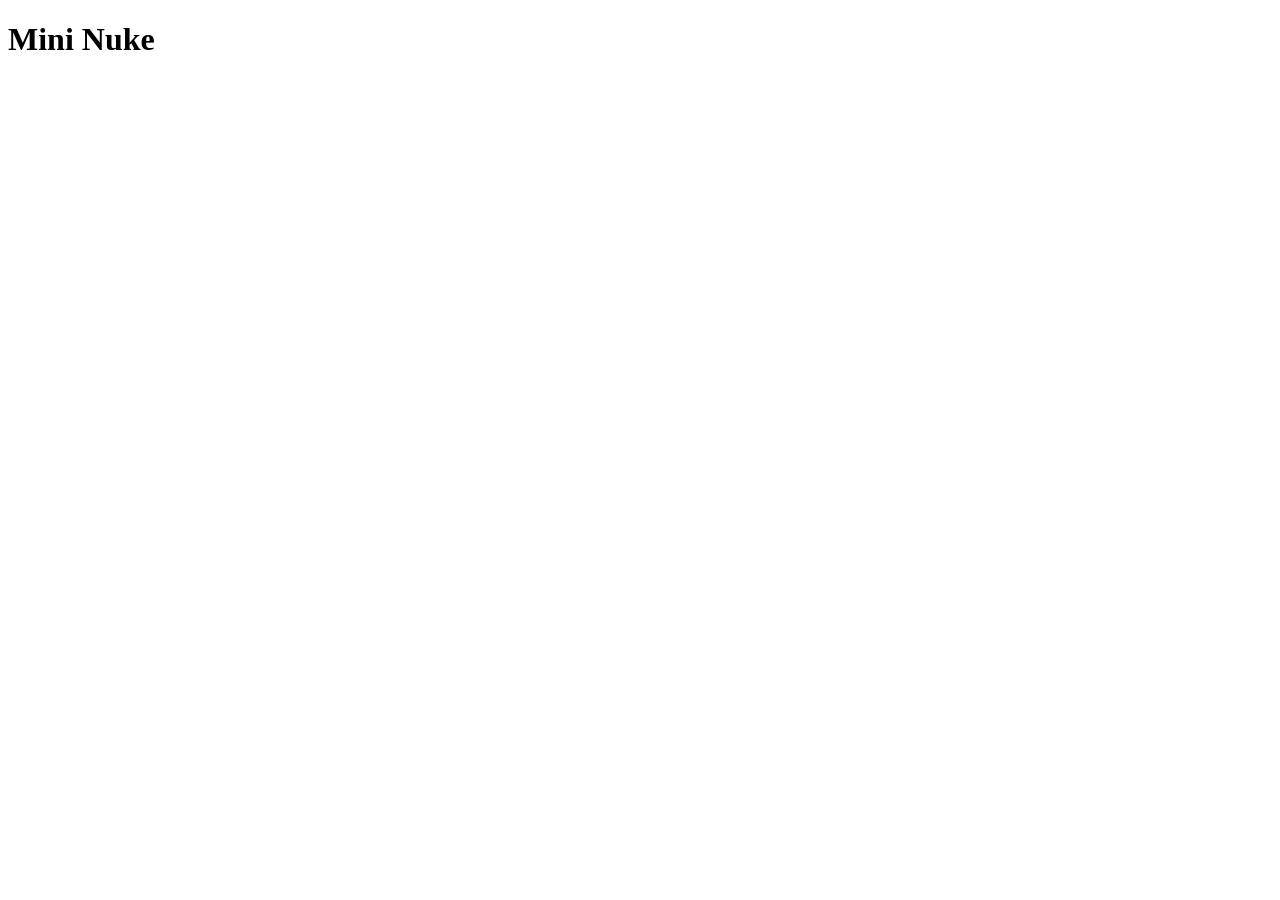
==== commit 334377dc: "website updated" ====
--- a/index.html
+++ b/index.html
@@ -3,9 +3,9 @@
     <head>
         <meta charset="UTF-8">
         <meta name="viewport" content="width=device-width, initial-scale=1.0">
-        <title>Mini Nuke</title>
+        <title>Website</title>
     </head>
     <body>
-
+        <h1>Mini Nuke</h1>
     </body>
 </html>
